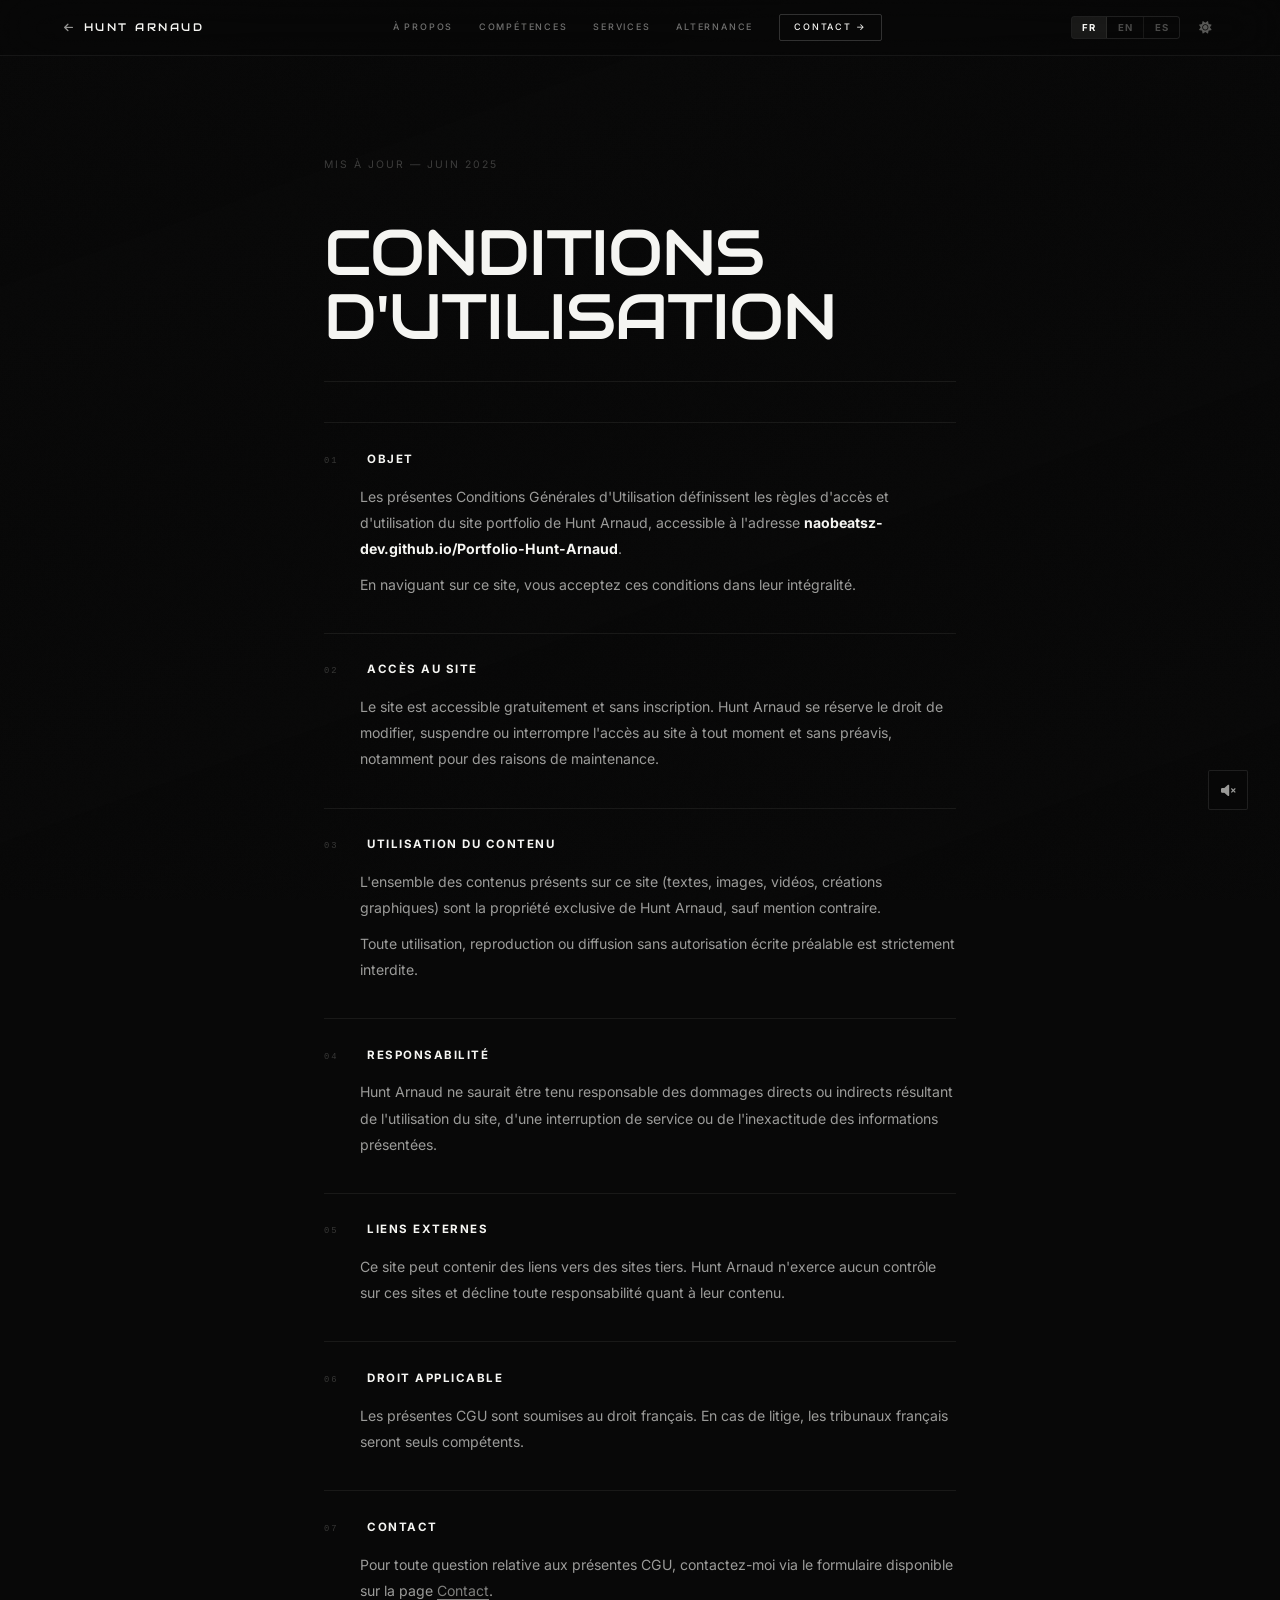
==== cgu.html @ 7763913c "Portfolio Hunt Arnaud — version finale Co-Authored-By: Claude Sonnet 4.6 <noreply@anthropic.com>" ====
<!DOCTYPE html>
<html lang="fr">
<head>
  <meta charset="UTF-8">
  <meta name="viewport" content="width=device-width, initial-scale=1.0">
  <title>CGU — Hunt Arnaud</title>
  <meta name="description" content="Conditions Générales d'Utilisation du portfolio de Hunt Arnaud, designer graphique.">
  <meta name="author" content="Hunt Arnaud">
  <meta name="theme-color" content="#080808">
  <link rel="canonical" href="https://naobeatsz-dev.github.io/Portfolio-Hunt-Arnaud/cgu.html">
  <meta property="og:type" content="website">
  <meta property="og:title" content="CGU — Hunt Arnaud">
  <meta property="og:url" content="https://naobeatsz-dev.github.io/Portfolio-Hunt-Arnaud/cgu.html">
  <meta name="robots" content="noindex, follow">
  <link rel="icon" href="favicon.svg" type="image/svg+xml">
  <link rel="manifest" href="manifest.json">
  <link rel="preconnect" href="https://fonts.googleapis.com">
  <link rel="preconnect" href="https://fonts.gstatic.com" crossorigin>
  <link rel="dns-prefetch" href="https://cdnjs.cloudflare.com">
  <link rel="stylesheet" href="https://cdnjs.cloudflare.com/ajax/libs/font-awesome/6.0.0-beta3/css/all.min.css">
  <link href="https://fonts.googleapis.com/css2?family=Audiowide&family=Inter:wght@300;400;500;600;700&display=swap" rel="stylesheet">
  <link rel="stylesheet" href="CSS/portfolio.css">
  <script src="Java/Java.js?v=14" defer></script>
</head>
<body>

  <div class="grain" aria-hidden="true"></div>

  <div id="video-bg-wrap" aria-hidden="true">
    <video id="video-bg" autoplay muted loop playsinline preload="auto"></video>
    <script>
      (function(){
        // ⬇️ REMPLACE LES CHEMINS CI-DESSOUS PAR TES VRAIS FICHIERS VIDÉO
        // v[0] = vidéo fond mode sombre  (ex: 'Image/ma-video-sombre.mp4')
        // v[1] = vidéo fond mode clair   (ex: 'Image/ma-video-claire.mp4')
        var v=[
          'CHEMIN_VIDEO_SOMBRE',   // ← mode sombre
          'CHEMIN_VIDEO_CLAIRE'    // ← mode clair
        ];
        var el=document.getElementById('video-bg');
        var s=document.createElement('source');
        s.type='video/mp4';
        s.src=localStorage.getItem('portfolio-theme')==='light'?v[1]:v[0|(Math.random()*v.length)];
        el.appendChild(s);
      })();
    </script>
    <div id="video-overlay"></div>
  </div>

  <!-- NAV -->
  <nav id="nav" role="navigation" aria-label="Navigation principale">
    <a href="index.html" class="nav-logo" aria-label="Retour au portfolio">
      <i class="fas fa-arrow-left" style="margin-right:.5rem;font-size:.65rem;opacity:.6;"></i>Hunt Arnaud
    </a>
    <div class="nav-links" id="nav-links">
      <a href="index.html#about">À Propos</a>
      <a href="index.html#skills">Compétences</a>
      <a href="index.html#services">Services</a>
      <a href="index.html#alternance">Alternance</a>
      <a href="index.html#contact" class="nav-cta">Contact →</a>
    </div>
    <div id="lang-switcher" role="group" aria-label="Sélection de langue">
      <button class="lang-btn lang-btn--active" data-lang="fr" aria-pressed="true">FR</button>
      <button class="lang-btn" data-lang="en" aria-pressed="false">EN</button>
      <button class="lang-btn" data-lang="es" aria-pressed="false">ES</button>
    </div>
    <button id="theme-toggle" aria-label="Basculer le thème"><i class="fas fa-sun"></i></button>
    <button id="nav-burger" class="nav-burger" aria-label="Menu" aria-expanded="false" aria-controls="nav-links">
      <span></span><span></span><span></span>
    </button>
  </nav>

  <!-- MAIN -->
  <main class="legal-page">
    <div class="legal-wrap">

      <!-- FRANÇAIS -->
      <div class="lang-block visible" id="block-fr">
        <span class="legal-updated">Mis à jour — Juin 2025</span>
        <h1 class="legal-h1">Conditions<br>d'Utilisation</h1>
        <div class="legal-body">
          <div class="legal-item">
            <div class="legal-item-head">
              <span class="legal-item-num">01</span>
              <span class="legal-item-title">Objet</span>
            </div>
            <p>Les présentes Conditions Générales d'Utilisation définissent les règles d'accès et d'utilisation du site portfolio de Hunt Arnaud, accessible à l'adresse <strong>naobeatsz-dev.github.io/Portfolio-Hunt-Arnaud</strong>.</p>
            <p>En naviguant sur ce site, vous acceptez ces conditions dans leur intégralité.</p>
          </div>
          <div class="legal-item">
            <div class="legal-item-head">
              <span class="legal-item-num">02</span>
              <span class="legal-item-title">Accès au site</span>
            </div>
            <p>Le site est accessible gratuitement et sans inscription. Hunt Arnaud se réserve le droit de modifier, suspendre ou interrompre l'accès au site à tout moment et sans préavis, notamment pour des raisons de maintenance.</p>
          </div>
          <div class="legal-item">
            <div class="legal-item-head">
              <span class="legal-item-num">03</span>
              <span class="legal-item-title">Utilisation du contenu</span>
            </div>
            <p>L'ensemble des contenus présents sur ce site (textes, images, vidéos, créations graphiques) sont la propriété exclusive de Hunt Arnaud, sauf mention contraire.</p>
            <p>Toute utilisation, reproduction ou diffusion sans autorisation écrite préalable est strictement interdite.</p>
          </div>
          <div class="legal-item">
            <div class="legal-item-head">
              <span class="legal-item-num">04</span>
              <span class="legal-item-title">Responsabilité</span>
            </div>
            <p>Hunt Arnaud ne saurait être tenu responsable des dommages directs ou indirects résultant de l'utilisation du site, d'une interruption de service ou de l'inexactitude des informations présentées.</p>
          </div>
          <div class="legal-item">
            <div class="legal-item-head">
              <span class="legal-item-num">05</span>
              <span class="legal-item-title">Liens externes</span>
            </div>
            <p>Ce site peut contenir des liens vers des sites tiers. Hunt Arnaud n'exerce aucun contrôle sur ces sites et décline toute responsabilité quant à leur contenu.</p>
          </div>
          <div class="legal-item">
            <div class="legal-item-head">
              <span class="legal-item-num">06</span>
              <span class="legal-item-title">Droit applicable</span>
            </div>
            <p>Les présentes CGU sont soumises au droit français. En cas de litige, les tribunaux français seront seuls compétents.</p>
          </div>
          <div class="legal-item">
            <div class="legal-item-head">
              <span class="legal-item-num">07</span>
              <span class="legal-item-title">Contact</span>
            </div>
            <p>Pour toute question relative aux présentes CGU, contactez-moi via le formulaire disponible sur la page <a href="index.html#contact">Contact</a>.</p>
          </div>
        </div>
      </div>

      <!-- ENGLISH -->
      <div class="lang-block" id="block-en">
        <span class="legal-updated">Updated — June 2025</span>
        <h1 class="legal-h1">Terms<br>of Use</h1>
        <div class="legal-body">
          <div class="legal-item">
            <div class="legal-item-head">
              <span class="legal-item-num">01</span>
              <span class="legal-item-title">Purpose</span>
            </div>
            <p>These Terms of Use define the rules for accessing and using Hunt Arnaud's portfolio website, accessible at <strong>naobeatsz-dev.github.io/Portfolio-Hunt-Arnaud</strong>.</p>
            <p>By browsing this site, you agree to these terms in their entirety.</p>
          </div>
          <div class="legal-item">
            <div class="legal-item-head">
              <span class="legal-item-num">02</span>
              <span class="legal-item-title">Access to the site</span>
            </div>
            <p>The site is freely accessible without registration. Hunt Arnaud reserves the right to modify, suspend or interrupt access to the site at any time and without notice, particularly for maintenance reasons.</p>
          </div>
          <div class="legal-item">
            <div class="legal-item-head">
              <span class="legal-item-num">03</span>
              <span class="legal-item-title">Use of content</span>
            </div>
            <p>All content on this site (texts, images, videos, graphic creations) is the exclusive property of Hunt Arnaud, unless otherwise stated.</p>
            <p>Any use, reproduction or distribution without prior written authorisation is strictly prohibited.</p>
          </div>
          <div class="legal-item">
            <div class="legal-item-head">
              <span class="legal-item-num">04</span>
              <span class="legal-item-title">Liability</span>
            </div>
            <p>Hunt Arnaud cannot be held liable for direct or indirect damages resulting from the use of the site, a service interruption or inaccuracy of the information presented.</p>
          </div>
          <div class="legal-item">
            <div class="legal-item-head">
              <span class="legal-item-num">05</span>
              <span class="legal-item-title">External links</span>
            </div>
            <p>This site may contain links to third-party websites. Hunt Arnaud has no control over these sites and accepts no responsibility for their content.</p>
          </div>
          <div class="legal-item">
            <div class="legal-item-head">
              <span class="legal-item-num">06</span>
              <span class="legal-item-title">Applicable law</span>
            </div>
            <p>These Terms of Use are governed by French law. In the event of a dispute, French courts shall have sole jurisdiction.</p>
          </div>
          <div class="legal-item">
            <div class="legal-item-head">
              <span class="legal-item-num">07</span>
              <span class="legal-item-title">Contact</span>
            </div>
            <p>For any questions regarding these Terms, contact me via the form on the <a href="index.html#contact">Contact</a> page.</p>
          </div>
        </div>
      </div>

      <!-- ESPAÑOL -->
      <div class="lang-block" id="block-es">
        <span class="legal-updated">Actualizado — Junio 2025</span>
        <h1 class="legal-h1">Condiciones<br>de Uso</h1>
        <div class="legal-body">
          <div class="legal-item">
            <div class="legal-item-head">
              <span class="legal-item-num">01</span>
              <span class="legal-item-title">Objeto</span>
            </div>
            <p>Las presentes Condiciones de Uso definen las normas de acceso y uso del sitio portfolio de Hunt Arnaud, accesible en <strong>naobeatsz-dev.github.io/Portfolio-Hunt-Arnaud</strong>.</p>
            <p>Al navegar por este sitio, usted acepta estas condiciones en su totalidad.</p>
          </div>
          <div class="legal-item">
            <div class="legal-item-head">
              <span class="legal-item-num">02</span>
              <span class="legal-item-title">Acceso al sitio</span>
            </div>
            <p>El sitio es de acceso gratuito y sin registro. Hunt Arnaud se reserva el derecho de modificar, suspender o interrumpir el acceso al sitio en cualquier momento y sin previo aviso, especialmente por razones de mantenimiento.</p>
          </div>
          <div class="legal-item">
            <div class="legal-item-head">
              <span class="legal-item-num">03</span>
              <span class="legal-item-title">Uso del contenido</span>
            </div>
            <p>Todo el contenido de este sitio (textos, imágenes, vídeos, creaciones gráficas) es propiedad exclusiva de Hunt Arnaud, salvo indicación contraria.</p>
            <p>Cualquier uso, reproducción o difusión sin autorización previa y por escrito está estrictamente prohibido.</p>
          </div>
          <div class="legal-item">
            <div class="legal-item-head">
              <span class="legal-item-num">04</span>
              <span class="legal-item-title">Responsabilidad</span>
            </div>
            <p>Hunt Arnaud no podrá ser considerado responsable de los daños directos o indirectos derivados del uso del sitio, una interrupción del servicio o la inexactitud de la información presentada.</p>
          </div>
          <div class="legal-item">
            <div class="legal-item-head">
              <span class="legal-item-num">05</span>
              <span class="legal-item-title">Enlaces externos</span>
            </div>
            <p>Este sitio puede contener enlaces a sitios de terceros. Hunt Arnaud no ejerce ningún control sobre estos sitios y declina toda responsabilidad respecto a su contenido.</p>
          </div>
          <div class="legal-item">
            <div class="legal-item-head">
              <span class="legal-item-num">06</span>
              <span class="legal-item-title">Legislación aplicable</span>
            </div>
            <p>Las presentes Condiciones de Uso están sujetas a la legislación francesa. En caso de litigio, los tribunales franceses serán los únicos competentes.</p>
          </div>
          <div class="legal-item">
            <div class="legal-item-head">
              <span class="legal-item-num">07</span>
              <span class="legal-item-title">Contacto</span>
            </div>
            <p>Para cualquier pregunta relativa a estas Condiciones, contácteme a través del formulario de la página <a href="index.html#contact">Contacto</a>.</p>
          </div>
        </div>
      </div>

    </div><!-- /.legal-wrap -->
  </main>

  <script>
    function switchLegalLang(lang) {
      document.querySelectorAll('.lang-block').forEach(function(b) { b.classList.remove('visible'); });
      var b = document.getElementById('block-' + lang);
      if (b) b.classList.add('visible');
      document.querySelectorAll('#lang-switcher .lang-btn').forEach(function(btn) {
        var active = btn.dataset.lang === lang;
        btn.classList.toggle('lang-btn--active', active);
        btn.setAttribute('aria-pressed', active ? 'true' : 'false');
      });
      document.documentElement.lang = lang;
      localStorage.setItem('portfolio-lang', lang);
    }
    document.querySelectorAll('#lang-switcher .lang-btn').forEach(function(btn) {
      btn.addEventListener('click', function() { switchLegalLang(btn.dataset.lang); });
    });
    switchLegalLang(localStorage.getItem('portfolio-lang') || 'fr');
  </script>

</body>
</html>
---- CSS/portfolio.css ----
/* ==========================================================================
   portfolio.css — CSS unique, remplace style.css + nav-premium.css +
   carousel-alternance.css + responsive-fixes.css
   Aucun conflit de spécificité, aucune règle morte.
   ========================================================================== */

/* ============================================================
   0. RESET
============================================================ */
*, *::before, *::after {
  margin: 0; padding: 0;
  box-sizing: border-box;
}

/* ============================================================
   1. VARIABLES
============================================================ */
:root {
  /* Couleurs */
  --bg:        #080808;
  --bg2:       #0e0e0e;
  --text:      #f5f5f2;
  --muted:     rgba(245,245,242,0.62);
  --subtle:    rgba(245,245,242,0.07);
  --line:      rgba(245,245,242,0.07);

  /* Typographie */
  --font:      'Inter', system-ui, -apple-system, sans-serif;
  --font-title:'Audiowide', cursive;

  /* Mise en page */
  --max:       1100px;
  --pad:       clamp(1.4rem, 5vw, 4rem);

  /* Scrollbar */
  scrollbar-color: rgba(245,245,242,0.18) transparent;
  scrollbar-width: thin;
}

/* ============================================================
   2. BASE
============================================================ */
html {
  scroll-behavior: smooth;
  -webkit-font-smoothing: antialiased;
  -moz-osx-font-smoothing: grayscale;
  text-rendering: optimizeLegibility;
  overflow-x: hidden;
}

body {
  font-family: var(--font);
  background: var(--bg);
  color: var(--text);
  line-height: 1.6;
  overflow-x: hidden;
  /* Pas de cursor:none — le curseur natif reste visible */
}

a  { color: inherit; text-decoration: none; }
img { display: block; max-width: 100%; }
button { font-family: var(--font); }

/* Scrollbar webkit */
::-webkit-scrollbar { width: 6px; }
::-webkit-scrollbar-track { background: transparent; }
::-webkit-scrollbar-thumb {
  background: rgba(245,245,242,0.18);
  border-radius: 3px;
}
::-webkit-scrollbar-thumb:hover { background: rgba(245,245,242,0.35); }

/* Focus visible (accessibilité) */
:focus-visible {
  outline: 2px solid rgba(245,245,242,0.85);
  outline-offset: 3px;
  border-radius: 2px;
  box-shadow: 0 0 0 4px rgba(245,245,242,0.12);
}
body.light-mode :focus-visible {
  outline-color: rgba(17,17,16,0.85);
  box-shadow: 0 0 0 4px rgba(17,17,16,0.1);
}

.sr-only {
  position: absolute; width: 1px; height: 1px;
  padding: 0; margin: -1px; overflow: hidden;
  clip: rect(0,0,0,0); white-space: nowrap; border: 0;
}

/* Skip link */
.skip-link {
  position: absolute; top: -100%; left: 1rem; z-index: 99999;
  background: var(--bg); color: var(--text);
  padding: .6rem 1.2rem; border: 2px solid var(--text);
  border-radius: 3px; font-size: .85rem; font-weight: 600;
  text-decoration: none; transition: top .15s;
}
.skip-link:focus { top: 1rem; }

/* Hidden (JS toggle) */
.hidden { display: none !important; }

/* ============================================================
   2b. LOADER
============================================================ */
#loader {
  position: fixed; inset: 0;
  z-index: 99999;
  background: #080808;
  display: flex; flex-direction: column;
  align-items: center; justify-content: center;
  gap: 2rem;
  pointer-events: all;
  will-change: transform;
}

#loader.loader-exit {
  transform: translateY(-100%);
  transition: transform .85s cubic-bezier(.76, 0, .24, 1);
  pointer-events: none;
}

.loader-count {
  font-family: var(--font-title);
  font-size: clamp(4.5rem, 14vw, 9rem);
  font-weight: 400;
  color: rgba(245,245,242,.9);
  letter-spacing: -4px;
  line-height: 1;
  transition: opacity .3s ease;
  user-select: none;
}

#loader.loader-exit .loader-count { opacity: 0; }

.loader-line {
  display: block;
  width: 80px; height: 1px;
  background: rgba(245,245,242,.12);
  position: relative; overflow: hidden;
}
.loader-line::after {
  content: '';
  position: absolute; inset: 0;
  background: rgba(245,245,242,.6);
  transform: scaleX(0); transform-origin: left;
  animation: loaderLine 1.5s cubic-bezier(.4, 0, .2, 1) forwards;
}
@keyframes loaderLine {
  0%  { transform: scaleX(0); }
  60% { transform: scaleX(.75); }
  100%{ transform: scaleX(1); }
}

/* ============================================================
   3. GRAIN OVERLAY
============================================================ */
.grain {
  position: fixed; inset: 0; z-index: 200;
  pointer-events: none;
  background-image: url("data:image/svg+xml,%3Csvg viewBox='0 0 200 200' xmlns='http://www.w3.org/2000/svg'%3E%3Cfilter id='n'%3E%3CfeTurbulence type='fractalNoise' baseFrequency='0.85' numOctaves='4' stitchTiles='stitch'/%3E%3C/filter%3E%3Crect width='100%25' height='100%25' filter='url(%23n)' opacity='0.05'/%3E%3C/svg%3E");
  background-size: 200px 200px;
  opacity: 0.28;
  mix-blend-mode: overlay;
}

/* ============================================================
   4. VIDÉO DE FOND
============================================================ */
#video-bg-wrap {
  position: fixed; inset: 0; z-index: 0;
  pointer-events: none; overflow: hidden;
}

#video-bg {
  width: 100%; height: 100%;
  object-fit: cover;
  opacity: 0;
  transition: opacity 2s ease;
  will-change: transform;
  pointer-events: none;
}
/* Supprime l'overlay natif "Play video" du navigateur */
#video-bg::-webkit-media-controls,
#video-bg::-webkit-media-controls-overlay-play-button,
#video-bg::-webkit-media-controls-start-playback-button,
#video-bg::-webkit-media-controls-panel { display: none !important; }

#video-bg.loaded { opacity: 0.22; }

#video-overlay {
  position: absolute; inset: 0;
  background: linear-gradient(
    160deg,
    rgba(8,8,8,0.75) 0%,
    rgba(8,8,8,0.52) 40%,
    rgba(8,8,8,0.82) 100%
  );
}

/* ============================================================
   5. NAVIGATION
============================================================ */
#nav {
  position: fixed; top: 0; left: 0; right: 0;
  z-index: 1000;
  display: flex; align-items: center; gap: .9rem;
  padding: .85rem var(--pad);
  border-bottom: 1px solid rgba(245,245,242,0.06);
  background: rgba(8,8,8,0.45);
  backdrop-filter: blur(28px) saturate(180%);
  -webkit-backdrop-filter: blur(28px) saturate(180%);
}
.nav-logo {
  font-family: var(--font-title);
  font-size: 0.68rem; font-weight: 400;
  letter-spacing: 2.5px; text-transform: uppercase;
  color: var(--text);
  margin-right: auto;
  white-space: nowrap;
}

.nav-links {
  display: flex; gap: 1.6rem; align-items: center;
  justify-content: center;
  list-style: none;
  flex: 1;
}

.nav-links a {
  font-size: 0.56rem; font-weight: 500;
  letter-spacing: 1.8px; text-transform: uppercase;
  color: rgba(245,245,242,.45); transition: color .2s;
  white-space: nowrap;
  position: relative;
}
.nav-links a:hover { color: var(--text); }
.nav-links a::after {
  content: '';
  position: absolute; bottom: -2px; left: 0; right: 100%;
  height: 1px;
  background: var(--text);
  transition: right .3s ease;
}
.nav-links a:hover::after { right: 0; }

.nav-cta {
  border: 1px solid rgba(245,245,242,0.18);
  padding: .35rem .9rem; border-radius: 2px;
  color: var(--text) !important;
  font-size: 0.56rem !important;
  transition: background .2s, border-color .2s !important;
}
.nav-cta::after { display: none !important; }
.nav-cta:hover {
  background: rgba(245,245,242,0.07) !important;
  border-color: rgba(245,245,242,0.35) !important;
}

/* Burger mobile */
#nav-burger {
  display: none; flex-direction: column;
  gap: 5px; background: none; border: none;
  cursor: pointer; padding: 4px;
}
#nav-burger span {
  display: block; width: 22px; height: 1.5px;
  background: var(--text); border-radius: 2px;
  transition: transform .3s, opacity .3s;
}

/* Menu mobile ouvert */
#nav.nav-mobile-open .nav-links {
  display: flex !important;
  flex-direction: column;
  position: fixed; top: 52px; left: 0; right: 0;
  background: rgba(6,6,6,0.98);
  padding: 2rem var(--pad) 2.5rem; gap: 1.2rem;
  border-bottom: 1px solid var(--line);
  backdrop-filter: blur(24px);
  -webkit-backdrop-filter: blur(24px);
  z-index: 999;
  animation: navSlideIn .25s ease both;
}
@keyframes navSlideIn {
  from { opacity: 0; transform: translateY(-8px); }
  to   { opacity: 1; transform: translateY(0); }
}
#nav.nav-mobile-open .nav-links a {
  font-size: .9rem; letter-spacing: 2px;
}
/* Burger → X */
#nav.nav-mobile-open #nav-burger span:nth-child(1) {
  transform: translateY(6.5px) rotate(45deg);
}
#nav.nav-mobile-open #nav-burger span:nth-child(2) {
  opacity: 0; transform: scaleX(0);
}
#nav.nav-mobile-open #nav-burger span:nth-child(3) {
  transform: translateY(-6.5px) rotate(-45deg);
}

/* Theme toggle */
#theme-toggle {
  background: none; border: none;
  color: rgba(245,245,242,.35); font-size: .78rem;
  cursor: pointer; padding: .3rem;
  transition: color .2s;
  flex-shrink: 0;
}
#theme-toggle:hover { color: var(--text); }

/* ============================================================
   6. LAYOUT
============================================================ */
.wrap {
  max-width: var(--max); margin: 0 auto;
  padding: 0 var(--pad);
}

.p-section {
  padding: clamp(2.5rem, 5.5vw, 5rem) var(--pad);
  max-width: var(--max); margin: 0 auto;
}

/* Fond semi-transparent sections (vidéo transparaît) */
.section-bg {
  background: rgba(8,8,8,0.62);
  backdrop-filter: blur(12px) saturate(140%);
  -webkit-backdrop-filter: blur(12px) saturate(140%);
  border-top: 1px solid rgba(245,245,242,0.06);
  position: relative; z-index: 10;
}

/* Ligne décorative après label */
.section-label {
  display: block;
  font-size: 0.6rem; font-weight: 700;
  letter-spacing: 3.5px; text-transform: uppercase;
  color: var(--muted); margin-bottom: 1rem;
}

.section-line {
  display: block; width: 36px; height: 1px;
  background: rgba(245,245,242,0.22);
  margin-bottom: 3rem;
}

/* Titre de section — Audiowide */
.section-title {
  font-family: var(--font-title);
  font-size: clamp(2rem, 5vw, 3.6rem);
  font-weight: 400; letter-spacing: -0.3px;
  text-transform: uppercase; line-height: 1.0;
  color: var(--text); margin-bottom: .5rem;
  text-shadow: none;
}

/* hr séparateur */
hr.sep {
  border: none; border-top: 1px solid var(--line); margin: 0;
  position: relative; z-index: 10;
}

/* ============================================================
   7. HERO
============================================================ */
#hero {
  position: relative; z-index: 10;
  min-height: 100svh;
  display: flex; flex-direction: column;
  justify-content: flex-end;
  padding: 80px var(--pad) clamp(3.5rem, 9vh, 6rem);
  max-width: var(--max); margin: 0 auto;
}

.hero-eyebrow {
  font-family: 'Courier New', monospace;
  font-size: 0.65rem; letter-spacing: 3px;
  text-transform: uppercase; color: var(--muted);
  margin-bottom: 1.8rem;
}

.hero-title {
  font-family: var(--font-title);
  font-size: clamp(3.2rem, 9.5vw, 8.5rem);
  font-weight: 400; line-height: 0.95;
  letter-spacing: -1px; text-transform: uppercase;
  color: var(--text); margin-bottom: 2.5rem;
  text-shadow: none;
}

.hero-divider {
  display: block; width: 100%; height: 1px;
  background: var(--line); margin-bottom: 2.2rem;
  transform-origin: left;
  animation: lineIn 1.2s .4s ease both;
}
@keyframes lineIn { from { transform: scaleX(0); } to { transform: scaleX(1); } }

.hero-row {
  display: flex; align-items: flex-end;
  justify-content: space-between;
  gap: 2rem; flex-wrap: wrap;
}

.hero-desc {
  font-size: 0.88rem; color: var(--muted);
  max-width: 320px; line-height: 1.8;
}
.hero-rotate-word {
  display: inline-block;
  color: var(--text);
  font-weight: 600;
  border-bottom: 1px solid rgba(245,245,242,.25);
  transition: opacity .4s, transform .4s;
}
.hero-rotate-word.fade-out {
  opacity: 0;
  transform: translateY(-8px);
}
.hero-rotate-word.fade-in {
  opacity: 0;
  transform: translateY(8px);
}
body.light-mode .hero-rotate-word {
  color: #f5f5f2;
  border-bottom-color: rgba(245,245,242,.3);
}

.hero-actions {
  display: flex; gap: .75rem; flex-wrap: wrap;
}

/* Scroll indicator */
.hero-scroll {
  position: absolute; bottom: 2.5rem; right: var(--pad);
  display: flex; flex-direction: column;
  align-items: center; gap: .4rem;
  font-size: 0.52rem; font-weight: 700;
  letter-spacing: 3px; text-transform: uppercase;
  color: rgba(245,245,242,.18);
  animation: fadeUp 1s 1.4s ease both;
}
.hero-scroll-line {
  width: 1px; height: 48px;
  background: linear-gradient(to bottom, rgba(245,245,242,.2), transparent);
  animation: scrollLine 2.2s ease-in-out infinite;
}
@keyframes scrollLine {
  0%   { transform: scaleY(0); transform-origin: top; }
  50%  { transform: scaleY(1); transform-origin: top; }
  51%  { transform-origin: bottom; }
  100% { transform: scaleY(0); transform-origin: bottom; }
}
@keyframes fadeUp {
  from { opacity:0; transform:translateY(8px); }
  to   { opacity:1; transform:translateY(0); }
}

/* ============================================================
   8. BOUTONS
============================================================ */
.btn-primary {
  display: inline-flex; align-items: center; gap: .5rem;
  background: var(--text); color: var(--bg);
  font-family: var(--font); font-size: 0.7rem;
  font-weight: 700; letter-spacing: 1.5px;
  text-transform: uppercase;
  padding: .75rem 1.5rem;
  border: none; border-radius: 2px;
  cursor: pointer; transition: opacity .2s;
}
.btn-primary:hover { opacity: .85; }

.btn-ghost {
  display: inline-flex; align-items: center; gap: .5rem;
  background: transparent; color: var(--muted);
  font-family: var(--font); font-size: 0.7rem;
  font-weight: 600; letter-spacing: 1.5px;
  text-transform: uppercase;
  padding: .75rem 1.5rem;
  border: 1px solid rgba(245,245,242,0.14);
  border-radius: 2px; cursor: pointer;
  transition: color .2s, border-color .2s;
}
.btn-ghost:hover { color: var(--text); border-color: rgba(245,245,242,.3); }

/* ============================================================
   9. À PROPOS
============================================================ */
.about-grid {
  display: grid;
  grid-template-columns: 1fr 1.1fr;
  gap: clamp(2.5rem, 6vw, 5.5rem);
  align-items: start;
}

.about-img-wrap {
  overflow: hidden; border-radius: 2px;
  aspect-ratio: 3/4; position: relative;
}

.about-img {
  width: 100%; height: 110%;
  object-fit: cover; object-position: top center;
  filter: grayscale(12%) contrast(106%);
  will-change: transform;
  transition: filter .5s ease;
}
.about-img-wrap:hover .about-img { filter: grayscale(0%) contrast(106%); }

.about-right { padding-top: .5rem; }
.about-right h2 { margin-bottom: 1.2rem; }

.about-right p {
  font-size: 0.9rem; color: var(--muted);
  line-height: 1.8; margin-bottom: 1rem;
}
.about-right p:last-of-type { margin-bottom: 2rem; }

.about-actions { display: flex; gap: .75rem; flex-wrap: wrap; }

/* ============================================================
   10. ALTERNANCE
============================================================ */
.alt-table {
  width: 100%; border-collapse: collapse;
  margin-bottom: 3rem;
}
.alt-table tr {
  border-top: 1px solid var(--line);
  transition: background .15s;
}
.alt-table tr:last-child { border-bottom: 1px solid var(--line); }
.alt-table tr:hover { background: rgba(245,245,242,.02); }
.alt-table td {
  padding: 1.1rem 0; font-size: 0.88rem;
  vertical-align: middle;
}
.alt-co { font-weight: 600; color: var(--text); width: 40%; }
.alt-role { color: var(--muted); width: 40%; }
.alt-date {
  color: rgba(245,245,242,.2); text-align: right;
  font-size: 0.68rem; letter-spacing: 1px; text-transform: uppercase;
}

/* Grille cartes alternance */
.alt-carousel-simple {
  display: grid;
  grid-template-columns: repeat(auto-fit, minmax(260px, 1fr));
  gap: 1px;
  border: 1px solid var(--line);
  border-radius: 2px; overflow: hidden;
  margin-bottom: 2rem;
}

.alt-card {
  background: rgba(10,10,10,0.65);
  backdrop-filter: blur(20px) saturate(160%);
  -webkit-backdrop-filter: blur(20px) saturate(160%);
  border: 1px solid rgba(245,245,242,0.08);
  display: flex; flex-direction: column;
  overflow: hidden;
  transition: background .25s, border-color .25s;
}
.alt-card:hover {
  background: rgba(22,22,22,0.82);
  border-color: rgba(245,245,242,0.14);
}

/* Image en haut de carte */
.alt-card-img.no-img { display: none; }
.alt-card-img {
  aspect-ratio: 16/9;
  overflow: hidden;
  background: rgba(245,245,242,.04);
  flex-shrink: 0;
}
.alt-card-img img {
  width: 100%; height: 100%;
  object-fit: cover; display: block;
  transition: transform .45s ease;
}
.alt-card:hover .alt-card-img img { transform: scale(1.05); }

/* Contenu texte */
.alt-card-body {
  padding: 1.6rem;
  flex: 1; display: flex; flex-direction: column;
}

/* Boutons bas de section */
.alt-actions {
  display: flex; gap: 1rem;
  flex-wrap: wrap; margin-top: 2rem;
  align-items: center;
}

.alt-card-tag {
  display: block;
  font-size: 0.58rem; font-weight: 700;
  letter-spacing: 2.5px; text-transform: uppercase;
  color: var(--muted); margin-bottom: 1rem;
}

.alt-card-title {
  font-size: 1.05rem; font-weight: 600;
  letter-spacing: -.2px; margin-bottom: .4rem;
  color: var(--text);
}
.alt-card-company {
  font-size: 0.7rem; color: var(--muted);
  letter-spacing: .5px; margin-bottom: .9rem;
}
.alt-card-desc {
  font-size: 0.8rem; color: var(--muted);
  line-height: 1.7; margin-bottom: 1.1rem;
}
.alt-card-skills {
  display: flex; flex-wrap: wrap; gap: .35rem;
}
.alt-card-skills span {
  font-size: 0.58rem; font-weight: 600;
  letter-spacing: .5px; text-transform: uppercase;
  border: 1px solid var(--line);
  padding: 2px 7px; border-radius: 2px;
  color: rgba(245,245,242,.28);
}

/* ============================================================
   11. COMPÉTENCES — Carousel horizontal infini
============================================================ */

/* Wrapper : bleed hors du padding de section, fade edges */
.skills-reel-wrap {
  position: relative;
  margin-left: calc(-1 * var(--pad));
  margin-right: calc(-1 * var(--pad));
  overflow: hidden;
  margin-top: 2rem;
  padding: .5rem 0 1.5rem;
}
.skills-reel-wrap::before,
.skills-reel-wrap::after {
  content: '';
  position: absolute; top: 0; bottom: 0;
  width: clamp(60px, 8vw, 120px);
  z-index: 2; pointer-events: none;
}
.skills-reel-wrap::before {
  left: 0;
  background: linear-gradient(to right, rgba(8,8,8,.95), transparent);
}
.skills-reel-wrap::after {
  right: 0;
  background: linear-gradient(to left, rgba(8,8,8,.95), transparent);
}

/* Track */
.skills-reel {
  display: flex;
  gap: 16px;
  width: max-content;
  cursor: grab;
  padding: 1rem var(--pad);
  user-select: none;
}
.skills-reel.is-dragging { cursor: grabbing; }

/* Card */
.skill-card {
  flex-shrink: 0;
  width: clamp(260px, 36vw, 360px);
  height: 360px;
  background: rgba(10,10,10,0.7);
  backdrop-filter: blur(20px) saturate(160%);
  -webkit-backdrop-filter: blur(20px) saturate(160%);
  border: 1px solid rgba(245,245,242,.07);
  border-radius: 3px;
  padding: 2rem 1.8rem;
  position: relative;
  overflow: hidden;
  display: flex;
  flex-direction: column;
  justify-content: space-between;
  outline: none;
  transition: border-color .35s, transform .45s cubic-bezier(.16,1,.3,1);
}

/* Top accent sweep */
.skill-card::after {
  content: '';
  position: absolute; top: 0; left: 0; right: 100%;
  height: 1.5px;
  background: linear-gradient(90deg, rgba(245,245,242,.85), rgba(245,245,242,.1));
  transition: right .5s cubic-bezier(.16,1,.3,1);
  pointer-events: none;
}
.skill-card:hover {
  border-color: rgba(245,245,242,.18);
  transform: translateY(-6px);
}
.skill-card:hover::after { right: 0; }
.skill-card:focus-visible {
  outline: 2px solid rgba(245,245,242,.4);
  outline-offset: -2px;
}

/* Index label */
.skill-card-idx {
  display: block;
  font-family: 'Courier New', monospace;
  font-size: .55rem; letter-spacing: 2.5px;
  color: rgba(245,245,242,.22);
  margin-bottom: 1.2rem;
  position: relative; z-index: 1;
}

/* Title */
.skill-card-title {
  font-family: var(--font-title);
  font-size: clamp(1.3rem, 2.4vw, 2rem);
  font-weight: 400;
  text-transform: uppercase;
  letter-spacing: -1px;
  line-height: 1;
  color: var(--text);
  position: relative; z-index: 1;
  white-space: nowrap;
  overflow: hidden;
  transition: letter-spacing .4s cubic-bezier(.16,1,.3,1);
}
.skill-card:hover .skill-card-title { letter-spacing: 0; }

/* Tags */
.skill-card-tags {
  display: flex; flex-wrap: wrap; gap: .32rem;
  position: relative; z-index: 1;
  flex: 1; align-content: flex-end;
  padding-top: 1rem;
}
.skill-card-tags span {
  font-size: .54rem; font-weight: 600;
  letter-spacing: .5px; text-transform: uppercase;
  color: rgba(245,245,242,.55);
  border: 1px solid rgba(245,245,242,.14);
  padding: 2px 7px; border-radius: 2px;
}

/* Mini-liste projets dans la carte */
.skill-card-projects {
  list-style: none; padding: 0; margin: .9rem 0 0;
  display: flex; flex-direction: column; gap: .28rem;
  position: relative; z-index: 1;
}
.skill-card-projects li {
  font-size: .56rem; letter-spacing: .4px;
  color: rgba(245,245,242,.32);
  line-height: 1.4;
  padding-left: .9rem;
  position: relative;
  white-space: nowrap; overflow: hidden; text-overflow: ellipsis;
}
.skill-card-projects li::before {
  content: '—';
  position: absolute; left: 0;
  color: rgba(245,245,242,.14);
}

/* Footer */
.skill-card-foot {
  display: flex; align-items: center;
  justify-content: space-between;
  position: relative; z-index: 1;
  margin-top: 1.4rem;
  padding-top: 1rem;
  border-top: 1px solid rgba(245,245,242,.06);
}
.skill-card-count {
  font-size: .58rem; font-weight: 700;
  letter-spacing: 2px; text-transform: uppercase;
  color: var(--muted);
}
.skill-card-foot i {
  font-size: .8rem;
  color: rgba(245,245,242,.2);
  transition: transform .3s, color .3s;
}
.skill-card:hover .skill-card-foot i {
  transform: translateX(5px);
  color: var(--text);
}

/* Glassmorphism background image */
.skill-card-bg {
  position: absolute; inset: 0;
  background-size: cover; background-position: center;
  opacity: 0.12;
  filter: blur(4px) saturate(1.5);
  transform: scale(1.08);
  transition: opacity .55s ease, transform .55s ease;
  z-index: 0;
  pointer-events: none;
}
.skill-card:hover .skill-card-bg {
  opacity: 0.26;
  transform: scale(1.12);
}

/* Nav arrows */
.skills-reel-nav {
  display: flex; gap: .5rem;
  justify-content: flex-end;
  padding: .75rem var(--pad) 0;
}
.skills-reel-btn {
  width: 38px; height: 38px;
  background: rgba(245,245,242,.06);
  border: 1px solid rgba(245,245,242,.14);
  border-radius: 50%;
  color: rgba(245,245,242,.65);
  display: flex; align-items: center; justify-content: center;
  cursor: pointer; font-size: .7rem;
  transition: background .25s, color .25s, border-color .25s, transform .2s;
  flex-shrink: 0;
}
.skills-reel-btn:hover {
  background: rgba(245,245,242,.1);
  border-color: rgba(245,245,242,.2);
  color: var(--text);
  transform: scale(1.05);
}
.skills-reel-btn:active { transform: scale(.95); }

/* Giant decorative number */
.skill-card-num {
  position: absolute;
  bottom: -.8rem; right: .8rem;
  font-family: var(--font-title);
  font-size: clamp(7rem, 14vw, 12rem);
  font-weight: 400;
  letter-spacing: -8px;
  line-height: 1;
  color: rgba(245,245,242,.04);
  user-select: none; pointer-events: none;
  z-index: 1;
  transition: color .5s, transform .55s cubic-bezier(.34,1.56,.64,1);
}
.skill-card:hover .skill-card-num {
  color: rgba(245,245,242,.09);
  transform: translateY(-8px) scale(1.04);
}

/* ============================================================
   12. PROJETS UE
============================================================ */
.ue-projects-section {
  padding: clamp(4.5rem, 9vw, 8rem) var(--pad);
  max-width: var(--max); margin: 0 auto;
  position: relative; z-index: 10;
}

.ue-back {
  display: inline-flex; align-items: center; gap: .6rem;
  font-size: 0.68rem; font-weight: 600;
  letter-spacing: 1.5px; text-transform: uppercase;
  color: var(--muted); cursor: pointer;
  border: none; background: none; padding: 0;
  margin-bottom: 1.5rem; transition: color .2s;
}
.ue-back:hover { color: var(--text); }

/* Onglets navigation entre UE */
.ue-nav-tabs {
  display: flex; gap: .4rem;
  flex-wrap: wrap;
  margin-bottom: 2.5rem;
  padding-bottom: 1.2rem;
  border-bottom: 1px solid var(--line);
}
.ue-nav-tab {
  font-family: var(--font);
  font-size: .58rem; font-weight: 700;
  letter-spacing: 1.5px; text-transform: uppercase;
  color: rgba(245,245,242,.28);
  background: none;
  border: 1px solid rgba(245,245,242,.08);
  padding: .45rem .9rem;
  border-radius: 2px;
  cursor: pointer;
  transition: color .2s, border-color .2s, background .2s;
}
.ue-nav-tab:hover {
  color: rgba(245,245,242,.65);
  border-color: rgba(245,245,242,.18);
}
.ue-nav-tab.active {
  color: var(--text);
  background: rgba(245,245,242,.08);
  border-color: rgba(245,245,242,.22);
}
body.light-mode .ue-nav-tab {
  color: rgba(17,17,16,.3);
  border-color: rgba(17,17,16,.1);
}
body.light-mode .ue-nav-tab:hover {
  color: rgba(17,17,16,.6);
  border-color: rgba(17,17,16,.2);
}
body.light-mode .ue-nav-tab.active {
  color: #111110;
  background: rgba(17,17,16,.06);
  border-color: rgba(17,17,16,.2);
}

.ue-section-head { margin-bottom: 3rem; }
.ue-section-head h2 {
  font-family: var(--font-title);
  font-size: clamp(2rem, 5vw, 3.5rem);
  font-weight: 400; letter-spacing: -1px;
  text-transform: uppercase; margin-bottom: .5rem;
  color: var(--text); text-shadow: none;
}
.ue-section-head p { font-size: 0.85rem; color: var(--muted); }

/* Grille projets */
.proj-grid {
  display: grid;
  grid-template-columns: repeat(auto-fill, minmax(290px, 1fr));
  gap: 1px;
  border: 1px solid var(--line);
  border-radius: 2px; overflow: hidden;
}

.proj-card {
  background: rgba(10,10,10,0.62);
  backdrop-filter: blur(20px) saturate(160%);
  -webkit-backdrop-filter: blur(20px) saturate(160%);
  display: flex; flex-direction: column;
  position: relative; overflow: hidden;
  border-right: 1px solid rgba(245,245,242,0.05);
  border-bottom: 1px solid rgba(245,245,242,0.05);
  transition: background .25s;
}
.proj-card::before {
  content: '';
  position: absolute; inset: 0; pointer-events: none;
  background: linear-gradient(135deg, rgba(245,245,242,.04) 0%, transparent 60%);
  opacity: 0; transition: opacity .3s; z-index: 1;
}
.proj-card:hover { background: rgba(20,20,20,.96); }
.proj-card:hover::before { opacity: 1; }

.proj-img-wrap {
  aspect-ratio: 16/9; overflow: hidden;
  background: rgba(245,245,242,.03);
}
.proj-img-wrap img {
  width: 100%; height: 100%; object-fit: cover;
  filter: grayscale(25%) contrast(104%);
  transition: transform .5s ease, filter .4s ease;
}
.proj-card:hover .proj-img-wrap img {
  transform: scale(1.04); filter: grayscale(0%) contrast(106%);
}

.proj-img-placeholder {
  aspect-ratio: 16/9; background: rgba(245,245,242,.03);
  display: flex; align-items: center; justify-content: center;
  color: rgba(245,245,242,.12); font-size: 1.8rem;
}

.proj-body {
  padding: 1.4rem; flex: 1;
  display: flex; flex-direction: column;
  position: relative; z-index: 2;
}

.proj-title {
  font-size: .96rem; font-weight: 600;
  margin-bottom: .5rem; letter-spacing: -.2px;
  color: var(--text); text-shadow: none;
}
.proj-desc {
  font-size: .78rem; color: var(--muted);
  line-height: 1.7; flex: 1; margin-bottom: .9rem;
  text-shadow: none;
}

.proj-tags {
  display: flex; flex-wrap: wrap; gap: .32rem;
  margin-bottom: 1.1rem;
}
.proj-tags span {
  font-size: 0.56rem; font-weight: 600;
  letter-spacing: .5px; text-transform: uppercase;
  color: rgba(245,245,242,.55);
  border: 1px solid rgba(245,245,242,.12);
  padding: 2px 6px; border-radius: 2px;
}

.proj-link {
  display: inline-flex; align-items: center; gap: .45rem;
  font-size: 0.68rem; font-weight: 700;
  letter-spacing: 1px; text-transform: uppercase;
  color: var(--muted);
  border: 1px solid var(--line);
  padding: .5rem .9rem; border-radius: 2px;
  transition: color .2s, border-color .2s;
  align-self: flex-start;
}
.proj-link:hover { color: var(--text); border-color: rgba(245,245,242,.25); }
.proj-link.disabled {
  opacity: .3; cursor: not-allowed; pointer-events: none;
}

/* ============================================================
   13. SERVICES
============================================================ */
/* Services grid — 2×2 numbered cards */
.svc-grid {
  display: grid;
  grid-template-columns: repeat(2, 1fr);
  border: 1px solid rgba(245,245,242,.06);
  border-radius: 2px; overflow: hidden;
  margin-top: 3rem;
}

.svc-card {
  background: rgba(10,10,10,.55);
  backdrop-filter: blur(20px) saturate(140%);
  -webkit-backdrop-filter: blur(20px) saturate(140%);
  border-right: 1px solid rgba(245,245,242,.06);
  border-bottom: 1px solid rgba(245,245,242,.06);
  padding: clamp(1.8rem, 3.5vw, 2.8rem) clamp(1.5rem, 3vw, 2.4rem);
  display: flex; flex-direction: column;
  position: relative; overflow: hidden;
  transition: background .3s;
}
.svc-card::before {
  content: '';
  position: absolute; top: 0; left: 0; right: 100%;
  height: 1.5px;
  background: linear-gradient(90deg, rgba(245,245,242,.7), transparent);
  transition: right .5s cubic-bezier(.16,1,.3,1);
  pointer-events: none;
}
.svc-card:hover { background: rgba(18,18,18,.7); }
.svc-card:hover::before { right: 0; }

.svc-num {
  display: block;
  font-family: 'Courier New', monospace;
  font-size: .52rem; letter-spacing: 2.5px;
  color: rgba(245,245,242,.18);
  margin-bottom: 1.4rem;
}

.svc-card-title {
  font-family: var(--font-title);
  font-size: clamp(1.25rem, 2.5vw, 1.9rem);
  font-weight: 400; text-transform: uppercase;
  letter-spacing: -.5px; line-height: 1.05;
  color: var(--text);
  margin-bottom: .9rem;
}

.svc-card-desc {
  font-size: .8rem; line-height: 1.75;
  color: var(--muted);
  margin-bottom: 1.6rem;
}

.svc-card-list {
  list-style: none; padding: 0; margin: 0;
  display: flex; flex-direction: column; gap: .4rem;
  flex: 1;
}
.svc-card-list li {
  font-size: .65rem; font-weight: 600;
  letter-spacing: 1px; text-transform: uppercase;
  color: rgba(245,245,242,.3);
  padding-left: 1.1rem; position: relative;
}
.svc-card-list li::before {
  content: '—';
  position: absolute; left: 0;
  color: rgba(245,245,242,.15);
  font-weight: 400;
}

.svc-card-cta {
  display: inline-flex; align-items: center; gap: .5rem;
  font-size: .58rem; letter-spacing: 2px; text-transform: uppercase;
  color: rgba(245,245,242,.25);
  text-decoration: none;
  margin-top: 1.8rem;
  padding-top: 1.1rem;
  border-top: 1px solid rgba(245,245,242,.06);
  transition: color .25s;
  width: fit-content;
}
.svc-card-cta:hover { color: var(--text); }
.svc-card-cta i { font-size: .6rem; transition: transform .25s; }
.svc-card-cta:hover i { transform: translateX(4px); }

/* ============================================================
   14. CONTACT
============================================================ */
.contact-grid {
  display: grid;
  grid-template-columns: 1fr 1.4fr;
  gap: clamp(2rem, 5vw, 5rem);
  align-items: start;
}

.contact-left h2 {
  margin-bottom: 1.2rem;
  /* "TRAVAILLONS" est large en Audiowide — on scale avec la colonne (~1/2.4 du viewport) */
  font-size: clamp(1.8rem, 3.8vw, 3.2rem);
  overflow-wrap: break-word;
}
.contact-left p {
  font-size: .88rem; color: var(--muted);
  line-height: 1.8; margin-bottom: 2rem;
  text-shadow: none;
}

.contact-social { display: flex; gap: 1.2rem; flex-wrap: wrap; }
.contact-social a {
  font-size: 0.65rem; font-weight: 700;
  letter-spacing: 1.5px; text-transform: uppercase;
  color: var(--muted); transition: color .2s;
}
.contact-social a:hover { color: var(--text); }

/* Formulaire */
.form-field { margin-bottom: 1rem; }

.form-field input,
.form-field textarea {
  width: 100%;
  background: rgba(245,245,242,.04);
  border: 1px solid var(--line);
  border-radius: 2px;
  color: var(--text);
  font-family: var(--font);
  font-size: .88rem;
  padding: .85rem 1rem;
  outline: none;
  transition: border-color .2s, background .2s;
  -webkit-appearance: none;
}
.form-field input::placeholder,
.form-field textarea::placeholder { color: var(--muted); }
.form-field input:focus,
.form-field textarea:focus {
  border-color: rgba(245,245,242,.22);
  background: rgba(245,245,242,.06);
}
.form-field textarea { resize: vertical; min-height: 120px; }

#form-message {
  margin-top: .75rem; font-size: .78rem;
  color: rgba(245,245,242,.4);
}

/* ============================================================
   15. FOOTER
============================================================ */
footer {
  position: relative; z-index: 20;
  background: rgba(6,6,6,0.96);
  backdrop-filter: blur(24px) saturate(120%);
  -webkit-backdrop-filter: blur(24px) saturate(120%);
  border-top: 1px solid rgba(245,245,242,.06);
}

.footer-inner {
  max-width: var(--max); margin: 0 auto;
  padding: clamp(2.5rem,5vw,4rem) var(--pad) clamp(1.8rem,3vw,2.5rem);
  display: grid;
  grid-template-columns: 1.8fr 1fr 1fr 1fr;
  gap: 2rem 3rem;
  align-items: start;
}

/* Brand column */
.footer-brand {
  display: flex; flex-direction: column; gap: .55rem;
}
.footer-logo {
  font-family: var(--font-title);
  font-size: 1rem; text-transform: uppercase;
  letter-spacing: -.3px; color: var(--text);
}
.footer-tagline {
  font-size: .7rem; line-height: 1.65;
  color: var(--muted);
}
.footer-copy {
  display: block;
  font-size: .55rem; letter-spacing: 1.2px;
  text-transform: uppercase;
  color: rgba(245,245,242,.18);
  margin-top: 1.2rem;
  line-height: 1.7;
}

/* Nav columns */
.footer-col {
  display: flex; flex-direction: column; gap: .55rem;
}
.footer-col-label {
  display: block;
  font-size: .48rem; font-weight: 700;
  letter-spacing: 2.5px; text-transform: uppercase;
  color: rgba(245,245,242,.18);
  margin-bottom: .3rem;
  padding-bottom: .55rem;
  border-bottom: 1px solid rgba(245,245,242,.05);
}
.footer-col a {
  font-size: .63rem; letter-spacing: .8px;
  text-transform: uppercase; color: var(--muted);
  text-decoration: none; transition: color .2s;
  width: fit-content;
}
.footer-col a:hover { color: var(--text); }

/* ============================================================
   16. MODAL CV
============================================================ */
#cv-modal {
  position: fixed; inset: 0; z-index: 9000;
  display: none;
  background: rgba(0,0,0,.9);
  align-items: center; justify-content: center;
  opacity: 0; transition: opacity .3s;
}
#cv-modal.open { display: flex; opacity: 1; }

.cv-modal-box {
  background: rgba(12,12,12,0.72);
  backdrop-filter: blur(30px) saturate(180%);
  -webkit-backdrop-filter: blur(30px) saturate(180%);
  border: 1px solid rgba(245,245,242,0.1);
  border-radius: 4px;
  width: 90%; max-width: 700px;
  max-height: 90vh;
  display: flex; flex-direction: column;
  overflow: hidden;
}
.cv-modal-head {
  display: flex; justify-content: space-between;
  align-items: center; padding: 1.2rem 1.5rem;
  border-bottom: 1px solid var(--line);
}
.cv-modal-head h3 {
  font-size: 0.78rem; font-weight: 700;
  letter-spacing: 2px; text-transform: uppercase;
  font-family: var(--font); color: var(--text);
  text-shadow: none;
}
.cv-modal-close {
  background: none; border: none; color: var(--muted);
  cursor: pointer; font-size: 1.1rem; line-height: 1;
  padding: .2rem; transition: color .2s;
}
.cv-modal-close:hover { color: var(--text); }

.cv-modal-body {
  flex: 1; overflow: auto; padding: 2rem;
  display: flex; flex-direction: column;
  align-items: center; justify-content: center; gap: 1.2rem;
}
.cv-modal-body p {
  font-size: .82rem; color: var(--muted);
  text-align: center; text-shadow: none;
}
.cv-modal-foot {
  padding: 1rem 1.5rem; border-top: 1px solid var(--line);
  display: flex; gap: .75rem;
}

#cv-iframe {
  width: 100%; border: none;
  min-height: 50vh; display: none;
}
#cv-loading {
  display: none; color: var(--muted);
  font-size: .82rem; text-align: center;
}
#cv-loading i { display: block; margin-bottom: .5rem; font-size: 1.4rem; }

/* ============================================================
   17. SCROLL TO TOP
============================================================ */
#scroll-to-top {
  position: fixed; bottom: 2rem; right: 2rem;
  z-index: 900;
  width: 40px; height: 40px;
  background: rgba(8,8,8,0.55);
  backdrop-filter: blur(20px) saturate(160%);
  -webkit-backdrop-filter: blur(20px) saturate(160%);
  border: 1px solid rgba(245,245,242,0.1);
  border-radius: 2px;
  display: flex; align-items: center; justify-content: center;
  color: var(--muted); font-size: .82rem;
  cursor: pointer;
  opacity: 0; visibility: hidden;
  transition: opacity .3s, visibility .3s, color .2s;
}
#scroll-to-top.show { opacity: 1; visibility: visible; }
#scroll-to-top:hover { color: var(--text); }

/* ============================================================
   18. LANG SWITCHER
============================================================ */
#lang-switcher {
  display: flex; gap: 0;
  border: 1px solid rgba(245,245,242,0.1);
  border-radius: 3px; overflow: hidden;
  flex-shrink: 0;
}

.lang-btn {
  background: transparent; border: none;
  color: rgba(245,245,242,.28);
  font-family: var(--font);
  font-size: 0.6rem; font-weight: 700;
  letter-spacing: 1px; text-transform: uppercase;
  padding: .32rem .65rem; cursor: pointer;
  transition: color .2s, background .2s;
  border-right: 1px solid var(--line);
}
.lang-btn:last-child { border-right: none; }
.lang-btn:hover { color: rgba(245,245,242,.75); }
.lang-btn--active {
  color: var(--text) !important;
  background: rgba(245,245,242,.07) !important;
}

/* ============================================================
   19. PARALLAXE — classes utilitaires
============================================================ */
.parallax-target { will-change: transform; }

.about-img { will-change: transform; }

/* ============================================================
   19a. BLOB AMBIANT ORANGE
============================================================ */
#ambient-blob {
  position: fixed;
  top: 50%; left: 50%;
  width: 900px; height: 900px;
  border-radius: 50%;
  background: radial-gradient(
    circle at 50% 50%,
    rgba(255, 95, 20, 0.18) 0%,
    rgba(255, 120, 30, 0.09) 35%,
    transparent 70%
  );
  pointer-events: none;
  z-index: 1;
  opacity: 0;
  transform: translate(-50%, -50%) scale(0.7);
  transition: opacity 1.2s cubic-bezier(.4,0,.2,1),
              transform 1.4s cubic-bezier(.4,0,.2,1),
              top 1.6s cubic-bezier(.4,0,.2,1),
              left 1.6s cubic-bezier(.4,0,.2,1);
  will-change: opacity, transform;
  filter: blur(60px);
}
#ambient-blob.blob-visible {
  opacity: 1;
  transform: translate(-50%, -50%) scale(1);
}

/* ============================================================
   19b. PAGES LÉGALES
============================================================ */
.legal-page {
  position: relative; z-index: 10;
  padding-top: 80px;
  min-height: 100svh;
}
.legal-wrap {
  max-width: 760px;
  margin: 0 auto;
  padding: clamp(3rem,6vw,5rem) var(--pad) clamp(4rem,8vw,7rem);
}
.lang-block { display: none; }
.lang-block.visible { display: block; }

.legal-h1 {
  font-family: var(--font-title);
  font-size: clamp(2.2rem,6vw,4rem);
  font-weight: 400; text-transform: uppercase;
  letter-spacing: -1px; line-height: 1;
  color: var(--text);
  margin-bottom: 2.5rem;
  padding-bottom: 2rem;
  border-bottom: 1px solid var(--line);
}
.legal-updated {
  font-size: .65rem; letter-spacing: 2px; text-transform: uppercase;
  color: rgba(245,245,242,.22); display: block; margin-bottom: 3rem;
}
.legal-body { color: var(--muted); font-size: .88rem; line-height: 1.85; }
.legal-item {
  border-top: 1px solid var(--line);
  padding: 1.6rem 0;
}
.legal-item:last-child { border-bottom: 1px solid var(--line); }
.legal-item-head {
  display: flex; align-items: baseline; gap: 1.2rem;
  margin-bottom: .85rem;
}
.legal-item-num {
  font-family: 'Courier New', monospace;
  font-size: .55rem; letter-spacing: 2px;
  color: rgba(245,245,242,.2);
  min-width: 24px; flex-shrink: 0;
}
.legal-item-title {
  font-family: var(--font);
  font-size: .72rem; font-weight: 700;
  letter-spacing: 1.5px; text-transform: uppercase;
  color: var(--text);
}
.legal-item p { margin-bottom: .6rem; padding-left: 36px; }
.legal-item strong { color: var(--text); }
.legal-item a {
  color: rgba(245,245,242,.5);
  text-decoration: underline; text-underline-offset: 3px;
  transition: color .2s;
}
.legal-item a:hover { color: var(--text); }
.legal-item em {
  font-style: normal; font-size: .78rem;
  color: rgba(245,245,242,.25);
}

/* Pages légales — mode clair */
body.light-mode .legal-page {
  background: #f0ede7;
}
body.light-mode .legal-h1 {
  color: #111110;
  border-bottom-color: rgba(17,17,16,.1);
}
body.light-mode .legal-updated { color: rgba(17,17,16,.3); }
body.light-mode .legal-body { color: rgba(17,17,16,.6); }
body.light-mode .legal-item {
  border-top-color: rgba(17,17,16,.08);
}
body.light-mode .legal-item:last-child {
  border-bottom-color: rgba(17,17,16,.08);
}
body.light-mode .legal-item-num { color: rgba(17,17,16,.25); }
body.light-mode .legal-item-title { color: #111110; }
body.light-mode .legal-item strong { color: #111110; }
body.light-mode .legal-item a {
  color: rgba(17,17,16,.55);
}
body.light-mode .legal-item a:hover { color: #111110; }
body.light-mode .legal-item em { color: rgba(17,17,16,.3); }

/* ============================================================
   20. LIGHT MODE
============================================================ */
body.light-mode {
  --bg:    #f0ede7;
  --bg2:   #e8e5df;
  --text:  #111110;
  --muted: rgba(17,17,16,.62);
  --subtle:rgba(17,17,16,.06);
  --line:  rgba(17,17,16,.09);
  scrollbar-color: rgba(17,17,16,.2) transparent;
}

/* Scrollbar */
body.light-mode ::-webkit-scrollbar-thumb { background: rgba(17,17,16,.2); }
body.light-mode ::-webkit-scrollbar-thumb:hover { background: rgba(17,17,16,.32); }

/* Video — laisse la texture transparaître subtilement */
body.light-mode #video-bg-wrap { background: #080808; }
body.light-mode #video-bg { opacity: 0.72 !important; filter: none; }
body.light-mode #video-overlay { background: rgba(0,0,0,.18) !important; }

/* Loader */
body.light-mode #loader { background: #f0ede7; }
body.light-mode .loader-count { color: rgba(17,17,16,.88); }
body.light-mode .loader-line { background: rgba(17,17,16,.1); }
body.light-mode .loader-line::after { background: rgba(17,17,16,.65); }

/* Nav */
body.light-mode #nav {
  background: rgba(238,234,228,0.75);
  backdrop-filter: blur(28px) saturate(160%);
  -webkit-backdrop-filter: blur(28px) saturate(160%);
  border-bottom-color: rgba(17,17,16,.06);
}
body.light-mode .nav-links a { color: rgba(17,17,16,.45); }
body.light-mode .nav-links a:hover { color: #111110; }
body.light-mode .nav-links a::after { background: #111110; }
body.light-mode .nav-cta {
  color: #111110 !important;
  border-color: rgba(17,17,16,.18) !important;
}
body.light-mode .nav-cta:hover {
  background: rgba(17,17,16,.06) !important;
  border-color: rgba(17,17,16,.3) !important;
}
body.light-mode #theme-toggle { color: rgba(17,17,16,.35); }
body.light-mode #theme-toggle:hover { color: #111110; }

/* Sections — opaques pour bloquer la vidéo de fond */
body.light-mode .section-bg {
  background: rgba(240,237,231,0.98);
  backdrop-filter: blur(8px);
  -webkit-backdrop-filter: blur(8px);
}
body.light-mode .ue-projects-section {
  background: rgba(240,237,231,0.98);
  backdrop-filter: blur(8px);
  -webkit-backdrop-filter: blur(8px);
}
body.light-mode .proj-grid {
  border-color: rgba(17,17,16,.08);
}
body.light-mode .proj-card {
  border-right-color: rgba(17,17,16,.06);
  border-bottom-color: rgba(17,17,16,.06);
}
body.light-mode .proj-img-wrap {
  background: rgba(17,17,16,.03);
}
body.light-mode .proj-img-placeholder {
  background: rgba(17,17,16,.03);
  color: rgba(17,17,16,.18);
}

/* Héro — textes blancs sur fond vidéo sombre */
body.light-mode #hero .hero-eyebrow { color: rgba(245,245,242,.5); }
body.light-mode #hero .hero-title   { color: #f5f5f2; }
body.light-mode #hero .hero-divider { background: rgba(245,245,242,.12); }
body.light-mode #hero .hero-desc    { color: rgba(245,245,242,.65); }
body.light-mode #hero .btn-primary  { background: #f5f5f2; color: #111110; }
body.light-mode #hero .btn-ghost    { color: rgba(245,245,242,.65); border-color: rgba(245,245,242,.22); }
body.light-mode #hero .btn-ghost:hover { color: #f5f5f2; border-color: rgba(245,245,242,.4); }
body.light-mode #hero .hero-scroll  { color: rgba(245,245,242,.22); }
body.light-mode #hero .hero-scroll-line {
  background: linear-gradient(to bottom, rgba(245,245,242,.22), transparent);
}
body.light-mode .grain { opacity: .07; }

/* Footer */
body.light-mode footer {
  background: rgba(218,215,209,.95);
  border-top-color: rgba(17,17,16,.08);
}
body.light-mode .footer-logo { color: #111110; }
body.light-mode .footer-tagline { color: rgba(17,17,16,.5); }
body.light-mode .footer-col-label { color: rgba(17,17,16,.22); border-bottom-color: rgba(17,17,16,.06); }
body.light-mode .footer-copy { color: rgba(17,17,16,.22); }

/* Skill carousel cards */
body.light-mode .skill-card {
  background: rgba(236,232,226,0.82);
  border-color: rgba(17,17,16,.09);
  backdrop-filter: blur(20px) saturate(120%);
  -webkit-backdrop-filter: blur(20px) saturate(120%);
}
body.light-mode .skill-card:hover {
  border-color: rgba(17,17,16,.22);
  background: rgba(248,245,240,0.94);
}
body.light-mode .skill-card::after {
  background: linear-gradient(90deg, rgba(17,17,16,.55), rgba(17,17,16,.06));
}
body.light-mode .skill-card-idx { color: rgba(17,17,16,.28); }
body.light-mode .skill-card-tags span {
  color: rgba(17,17,16,.62);
  border-color: rgba(17,17,16,.16);
}
body.light-mode .skill-card-projects li { color: rgba(17,17,16,.6); }
body.light-mode .skill-card-projects li::before { color: rgba(17,17,16,.34); }
body.light-mode .skill-card-foot { border-top-color: rgba(17,17,16,.1); }
body.light-mode .skill-card-foot i { color: rgba(17,17,16,.42); }
body.light-mode .skill-card-num { color: rgba(17,17,16,.042); }
body.light-mode .skill-card:hover .skill-card-num { color: rgba(17,17,16,.09); }
body.light-mode .skills-reel-btn {
  background: rgba(17,17,16,.04);
  border-color: rgba(17,17,16,.1);
  color: rgba(17,17,16,.42);
}
body.light-mode .skills-reel-btn:hover {
  background: rgba(17,17,16,.08);
  border-color: rgba(17,17,16,.18);
  color: #111110;
}

/* Hero */
body.light-mode .hero-scroll { color: rgba(17,17,16,.22); }
body.light-mode .hero-scroll-line {
  background: linear-gradient(to bottom, rgba(17,17,16,.24), transparent);
}

/* Alt table */
body.light-mode .alt-table tr:hover { background: rgba(17,17,16,.025); }

/* Ambient blob — atténué sur fond clair */
body.light-mode #ambient-blob {
  background: radial-gradient(
    circle at 50% 50%,
    rgba(170,110,30,.08) 0%,
    rgba(170,110,30,.03) 35%,
    transparent 70%
  );
}

/* Project & service cards */
body.light-mode .proj-card,
body.light-mode .alt-card {
  background: rgba(232,229,223,0.68);
  border-color: rgba(17,17,16,0.08);
}
body.light-mode .alt-card-img { background: rgba(17,17,16,.06); }
body.light-mode .proj-card:hover,
body.light-mode .alt-card:hover { background: rgba(246,243,238,0.9); }
body.light-mode .svc-grid { border-color: rgba(17,17,16,.08); }
body.light-mode .svc-card {
  background: rgba(236,233,228,.62);
  border-right-color: rgba(17,17,16,.08);
  border-bottom-color: rgba(17,17,16,.08);
}
body.light-mode .svc-card:hover { background: rgba(246,243,238,0.9); }
body.light-mode .svc-card-title { color: #111110; }
body.light-mode .svc-num { color: rgba(17,17,16,.26); }
body.light-mode .svc-card-list li { color: rgba(17,17,16,.65); }
body.light-mode .svc-card-list li::before { color: rgba(17,17,16,.38); }
body.light-mode .svc-card-cta { color: rgba(17,17,16,.55); border-top-color: rgba(17,17,16,.1); }
body.light-mode .svc-card-cta:hover { color: #111110; }

/* Forms */
body.light-mode .form-field input,
body.light-mode .form-field textarea {
  background: rgba(17,17,16,.04);
  color: #111110;
  border-color: rgba(17,17,16,.12);
}
body.light-mode .form-field input::placeholder,
body.light-mode .form-field textarea::placeholder { color: rgba(17,17,16,.38); }

/* Buttons */
body.light-mode .btn-primary { background: #111110; color: #f5f5f2; }
body.light-mode .btn-ghost { color: rgba(17,17,16,.55); border-color: rgba(17,17,16,.18); }
body.light-mode .btn-ghost:hover { color: #111110; }

/* Lang switcher */
body.light-mode #lang-switcher {
  background: rgba(228,225,219,0.72);
  border-color: rgba(17,17,16,.1);
}
body.light-mode .lang-btn { color: rgba(17,17,16,.52); }
body.light-mode .lang-btn:hover { color: rgba(17,17,16,.78); }
body.light-mode .lang-btn--active {
  background: rgba(17,17,16,.07);
  color: #111110;
}

/* Scroll-to-top */
body.light-mode #scroll-to-top { background: rgba(228,225,219,0.72); color: rgba(17,17,16,.5); }
body.light-mode #scroll-to-top:hover { color: #111110; }

/* CV modal */
body.light-mode .cv-modal-box {
  background: rgba(232,229,223,0.9);
  backdrop-filter: blur(24px) saturate(140%);
  -webkit-backdrop-filter: blur(24px) saturate(140%);
}

/* Tags projets & alternance */
body.light-mode .proj-tags span {
  color: rgba(17,17,16,.62);
  border-color: rgba(17,17,16,.16);
}
body.light-mode .alt-card-skills span {
  color: rgba(17,17,16,.62);
  border-color: rgba(17,17,16,.16);
}
body.light-mode .alt-date { color: rgba(17,17,16,.52); }
body.light-mode .proj-link {
  color: rgba(17,17,16,.65);
  border-color: rgba(17,17,16,.18);
}

/* Placeholder image projets */
body.light-mode .proj-img-placeholder {
  background: rgba(17,17,16,.04);
  color: rgba(17,17,16,.22);
}
body.light-mode .proj-img-wrap { background: rgba(17,17,16,.04); }

/* Sweep hover service card */
body.light-mode .svc-card::before {
  background: linear-gradient(90deg, rgba(17,17,16,.35), transparent);
}

/* Proj link hover */
body.light-mode .proj-link:hover { color: #111110; border-color: rgba(17,17,16,.22); }

/* Focus form */
body.light-mode .form-field input:focus,
body.light-mode .form-field textarea:focus {
  border-color: rgba(17,17,16,.28);
  background: rgba(17,17,16,.06);
}
body.light-mode #form-message { color: rgba(17,17,16,.44); }

/* UE section retour */
body.light-mode .ue-back { color: rgba(17,17,16,.5); }
body.light-mode .ue-back:hover { color: #111110; }
body.light-mode .ue-section-head p { color: rgba(17,17,16,.5); }

/* Proj card hover fond sombre → clair */
body.light-mode .proj-card:hover { background: rgba(244,241,236,.95); }
body.light-mode .proj-card::before {
  background: linear-gradient(135deg, rgba(17,17,16,.03) 0%, transparent 60%);
}

/* Bords carousel compétences */
body.light-mode .skills-reel-wrap::before {
  background: linear-gradient(to right, rgba(240,237,231,.97), transparent);
}
body.light-mode .skills-reel-wrap::after {
  background: linear-gradient(to left, rgba(240,237,231,.97), transparent);
}

/* Lightbox */
body.light-mode #lightbox { background: rgba(240,237,231,.94); }
body.light-mode #lightbox-img { box-shadow: 0 8px 48px rgba(17,17,16,.15); }
body.light-mode .lightbox-close {
  background: rgba(17,17,16,.08); color: #111110;
  border-color: rgba(17,17,16,.12);
}
body.light-mode .lightbox-close:hover { background: rgba(17,17,16,.15); }
body.light-mode .lightbox-nav {
  background: rgba(17,17,16,.06); color: #111110;
  border-color: rgba(17,17,16,.12);
}
body.light-mode .lightbox-nav:hover { background: rgba(17,17,16,.12); }
body.light-mode .lightbox-dot { background: rgba(17,17,16,.2); }
body.light-mode .lightbox-dot.active { background: rgba(17,17,16,.8); }

/* Zoom icon sur images projets */
body.light-mode .proj-img-wrap::after {
  background: rgba(255,255,255,.7);
  color: #111110;
}

/* Focus states images */
body.light-mode .proj-img-wrap:focus-visible {
  outline-color: rgba(17,17,16,.85);
  box-shadow: 0 0 0 4px rgba(17,17,16,.1);
}

/* Galerie modal projet */
body.light-mode .pdm-gallery { background: rgba(17,17,16,.04); }
body.light-mode .pdm-gallery-track img { background: rgba(240,237,231,.6); }
body.light-mode .pdm-gallery-prev,
body.light-mode .pdm-gallery-next {
  background: rgba(255,255,255,.7); color: #111110;
  border-color: rgba(17,17,16,.12);
}
body.light-mode .pdm-gallery-prev:hover,
body.light-mode .pdm-gallery-next:hover { background: rgba(255,255,255,.9); }
body.light-mode .pdm-gallery-dot { background: rgba(17,17,16,.2); }
body.light-mode .pdm-gallery-dot.active { background: rgba(17,17,16,.8); }

/* Loader mode clair — texte visible */
body.light-mode .hero-rotate-word {
  border-bottom-color: rgba(17,17,16,.2);
}

/* Notification */
body.light-mode .notification {
  background: rgba(255,255,255,.85);
  border-color: rgba(17,17,16,.12);
  color: #111110;
}

/* ============================================================
   SCROLL REVEAL — entrée progressive au scroll
============================================================ */
.reveal-init {
  opacity: 0;
  transform: translateY(22px);
  transition: opacity .65s cubic-bezier(.4,0,.2,1),
              transform .65s cubic-bezier(.4,0,.2,1);
  will-change: opacity, transform;
}
.reveal-init.revealed {
  opacity: 1;
  transform: none;
}
@media (prefers-reduced-motion: reduce) {
  *, *::before, *::after {
    animation-duration: 0.01ms !important;
    animation-iteration-count: 1 !important;
    transition-duration: 0.01ms !important;
    scroll-behavior: auto !important;
  }
  .reveal-init { opacity: 1 !important; transform: none !important; }
}

/* ============================================================
   21. RESPONSIVE — tablette ≤ 1024px
============================================================ */
@media (max-width: 1024px) {
  .about-grid { grid-template-columns: 1fr 1.2fr; gap: 2.5rem; }
  .svc-grid { grid-template-columns: repeat(2, 1fr); }
  .footer-inner { grid-template-columns: 1.4fr 1fr 1fr 1fr; gap: 1.5rem 2rem; }
}

/* ============================================================
   21b. RESPONSIVE — tablette ≤ 860px
============================================================ */
@media (max-width: 860px) {
  .svc-grid { grid-template-columns: 1fr; }
  .contact-grid { grid-template-columns: 1fr; gap: 2rem; }
  .footer-inner { grid-template-columns: 1fr 1fr; row-gap: 2rem; }
  .footer-brand { grid-column: 1 / -1; }
  .interface-grid { grid-template-columns: 1fr; gap: 1.5rem; }
  .nav-links { gap: 1rem; }
  .nav-links a { font-size: .52rem; letter-spacing: 1.2px; }
}

/* ============================================================
   22. RESPONSIVE — mobile ≤ 768px
============================================================ */
@media (max-width: 768px) {
  /* Nav */
  .nav-links { display: none; }
  #nav-burger { display: flex; }
  #nav { gap: .8rem; padding: .8rem var(--pad); }

  /* Lang switcher + theme toggle dans le menu mobile */
  #lang-switcher { order: 1; }
  #theme-toggle { order: 2; min-width: 44px; min-height: 44px; font-size: 1rem; }
  #nav-burger { order: 3; min-width: 44px; min-height: 44px; padding: 8px; }

  /* Menu mobile ouvert : intégrer lang + theme */
  #nav.nav-mobile-open .nav-links {
    top: 56px;
    padding-bottom: 2rem;
  }

  /* Hero */
  .hero-title { letter-spacing: -1.5px; }
  .hero-row { flex-direction: column; align-items: flex-start; gap: 1.5rem; }
  .hero-scroll { display: none; }
  .hero-desc { max-width: 100%; font-size: .85rem; }

  /* About */
  .about-grid { grid-template-columns: 1fr; gap: 2rem; }
  .about-img-wrap { aspect-ratio: 4/3; max-width: 100%; border-radius: 4px; }
  .about-img { height: 100%; object-position: center 20%; }

  /* Alternance table — masque la colonne "rôle" */
  .alt-role { display: none; }
  .alt-co { width: 65%; font-size: .82rem; }
  .alt-date { width: 35%; }
  .alt-table td { padding: .9rem 0; }

  /* Carousel compétences */
  .skill-card { width: clamp(230px, 72vw, 290px); height: 300px; }
  .skills-reel-wrap::before,
  .skills-reel-wrap::after { width: 40px; }
  .skills-reel-nav { padding: .5rem var(--pad) 0; }
  .skills-reel-btn { width: 44px; height: 44px; }

  /* Projets grid */
  .proj-grid { grid-template-columns: 1fr; }

  /* Services */
  .svc-grid { grid-template-columns: 1fr; }

  /* Contact */
  .contact-grid { grid-template-columns: 1fr; }
  .contact-social { flex-wrap: wrap; gap: .8rem; }
  .contact-social a { font-size: .72rem; padding: .4rem 0; }

  /* Alternance carousel */
  .alt-carousel-simple { grid-template-columns: 1fr; }

  /* Footer */
  .footer-inner { grid-template-columns: 1fr 1fr; row-gap: 2rem; }
  .footer-brand { grid-column: 1 / -1; }

  /* UE projets section */
  .ue-projects-grid { grid-template-columns: 1fr !important; }

  /* Boutons — touch targets 44px minimum */
  .btn-primary, .btn-ghost { min-height: 44px; font-size: .72rem; }
  .proj-link { min-height: 44px; display: inline-flex; align-items: center; }
  .proj-detail-btn { min-height: 44px; }

  /* Blob ambiant — plus petit sur mobile */
  #ambient-blob { width: 400px; height: 400px; }

  /* Désactiver le parallaxe sur mobile */
  .parallax-target { transform: none !important; }
  #video-bg { transform: scale(1.05) !important; }
  #about-img-parallax { transform: none !important; }

  /* CV Modal */
  .cv-modal-box { width: 96%; max-height: 85vh; }
  #cv-iframe { min-height: 40vh; }

  /* Lightbox */
  #lightbox-img { max-width: 95vw; max-height: 80vh; }
  .lightbox-prev { left: .5rem; }
  .lightbox-next { right: .5rem; }
  .lightbox-nav { width: 44px; height: 44px; }
  .lightbox-close { width: 44px; height: 44px; top: .75rem; right: .75rem; }
}

/* ============================================================
   23. RESPONSIVE — petit mobile ≤ 480px
============================================================ */
@media (max-width: 480px) {
  .hero-title {
    font-size: clamp(2.6rem, 13vw, 3.8rem);
    letter-spacing: -1px;
  }
  .hero-eyebrow { font-size: .62rem; letter-spacing: 2px; }

  #hero { padding: 70px var(--pad) clamp(2.5rem, 7vh, 4rem); }

  .p-section { padding: 2.5rem var(--pad); }
  .section-title { font-size: clamp(1.6rem, 8vw, 2.4rem); }
  .section-label { font-size: .58rem; letter-spacing: 2.5px; }

  #scroll-to-top { bottom: 1rem; right: 1rem; width: 44px; height: 44px; }

  .proj-grid { gap: 0; }
  .svc-grid { gap: 0; }
  .svc-card { padding: 1.6rem 1.2rem; }
  .svc-card-title { font-size: clamp(1.1rem, 5vw, 1.5rem); }
  .alt-carousel-simple { gap: 0; }

  /* Footer 1 colonne */
  .footer-inner { grid-template-columns: 1fr; gap: 1.5rem; }
  .footer-brand { grid-column: auto; }
  .footer-col a { font-size: .7rem; padding: .25rem 0; }

  /* Skill card plus compacte */
  .skill-card { height: 270px; width: clamp(220px, 75vw, 280px); }
  .skill-card-title { font-size: clamp(1.1rem, 5vw, 1.5rem); }

  /* Buttons dans le hero */
  .hero-actions { flex-direction: column; width: 100%; }
  .btn-primary, .btn-ghost { width: 100%; justify-content: center; }

  /* Nav compact */
  #nav { padding: .7rem var(--pad); }
  .nav-logo { font-size: .65rem; letter-spacing: 2px; }

  /* Lang switcher compact */
  #lang-switcher { transform: scale(.9); transform-origin: right center; }

  /* Interface */
  .interface-desc { font-size: .82rem; }

  /* Contact */
  .contact-left h2 { font-size: clamp(1.5rem, 7vw, 2.4rem); }

  /* About */
  .about-right p { font-size: .84rem; }

  /* Alternance cards */
  .alt-card-body { padding: 1.2rem; }
  .alt-card-title { font-size: .95rem; }
  .alt-card-desc { font-size: .76rem; }

  /* Onglets UE compacts */
  .ue-nav-tabs { gap: .3rem; }
  .ue-nav-tab { font-size: .5rem; padding: .35rem .6rem; letter-spacing: 1px; }

  /* Proj detail modal — petit mobile */
  .pdm-gallery-track img { max-height: 50vh; }
  .pdm-content { padding: 1rem; }
  .pdm-content h3 { font-size: clamp(1rem, 5vw, 1.4rem); }
}

/* ============================================================
   24. LIGHTBOX
============================================================ */

/* — Keyframes — */
@keyframes lb-overlay-in   { from{opacity:0}                                       to{opacity:1} }
@keyframes lb-overlay-out  { from{opacity:1}                                       to{opacity:0} }
@keyframes lb-img-open     { from{opacity:0;transform:translateY(18px) scale(.93)} to{opacity:1;transform:none} }
@keyframes lb-img-close    { from{opacity:1;transform:none}                        to{opacity:0;transform:translateY(-10px) scale(.95)} }
@keyframes lb-exit-left    { to{opacity:0;transform:translateX(-36px)} }
@keyframes lb-exit-right   { to{opacity:0;transform:translateX(36px)} }
@keyframes lb-enter-right  { from{opacity:0;transform:translateX(36px)}  to{opacity:1;transform:none} }
@keyframes lb-enter-left   { from{opacity:0;transform:translateX(-36px)} to{opacity:1;transform:none} }

/* — Overlay — */
#lightbox {
  position: fixed;
  inset: 0;
  z-index: 9000;
  background: rgba(0,0,0,.92);
  display: flex;
  align-items: center;
  justify-content: center;
  cursor: zoom-out;
  opacity: 0;
  pointer-events: none;
}
#lightbox.lb-open    { opacity:1; pointer-events:all; animation: lb-overlay-in  .28s cubic-bezier(.16,1,.3,1) forwards; }
#lightbox.lb-closing { pointer-events:none;           animation: lb-overlay-out .24s ease forwards; }
#lightbox.hidden { display: none; }

/* — Image — */
#lightbox-img {
  max-width: 90vw;
  max-height: 88vh;
  object-fit: contain;
  border-radius: 4px;
  cursor: default;
  box-shadow: 0 8px 48px rgba(0,0,0,.6);
  display: block;
  will-change: transform, opacity;
}
/* durées JS : open 360ms | close 220ms | exit 160ms | enter 260ms */
#lightbox-img.lb-img-open   { animation: lb-img-open    .36s cubic-bezier(.22,1,.36,1) both; }
#lightbox-img.lb-img-close  { animation: lb-img-close   .22s ease-in forwards; }
#lightbox-img.lb-exit-left  { animation: lb-exit-left   .16s ease-in forwards; }
#lightbox-img.lb-exit-right { animation: lb-exit-right  .16s ease-in forwards; }
#lightbox-img.lb-enter-right{ animation: lb-enter-right .26s cubic-bezier(.22,1,.36,1) forwards; }
#lightbox-img.lb-enter-left { animation: lb-enter-left  .26s cubic-bezier(.22,1,.36,1) forwards; }

/* — Bouton fermer — */
.lightbox-close {
  position: absolute;
  top: 1.25rem;
  right: 1.5rem;
  background: rgba(255,255,255,.1);
  border: 1px solid rgba(255,255,255,.15);
  color: #fff;
  border-radius: 50%;
  width: 2.4rem;
  height: 2.4rem;
  display: flex;
  align-items: center;
  justify-content: center;
  cursor: pointer;
  font-size: 1rem;
  transition: background .2s;
  z-index: 1;
}
.lightbox-close:hover { background: rgba(255,255,255,.22); }

/* — Boutons prev / next — */
.lightbox-nav {
  position: absolute;
  top: 50%;
  transform: translateY(-50%);
  background: rgba(255,255,255,.08);
  border: 1px solid rgba(255,255,255,.15);
  color: #fff;
  border-radius: 50%;
  width: 3rem;
  height: 3rem;
  display: flex;
  align-items: center;
  justify-content: center;
  cursor: pointer;
  font-size: 1rem;
  transition: background .2s, transform .2s;
  z-index: 1;
}
.lightbox-prev { left: 1.5rem; }
.lightbox-next { right: 1.5rem; }
.lightbox-nav:hover    { background: rgba(255,255,255,.22); transform: translateY(-50%) scale(1.08); }
.lightbox-nav:disabled { opacity: .15; cursor: default; pointer-events: none; }

/* — Points — */
.lightbox-counter {
  position: absolute;
  bottom: 1.2rem;
  left: 50%;
  transform: translateX(-50%);
  display: flex;
  gap: .45rem;
  align-items: center;
  user-select: none;
}
.lightbox-dot {
  width: .42rem;
  height: .42rem;
  border-radius: 50%;
  background: rgba(255,255,255,.25);
  cursor: pointer;
  transition: background .2s, transform .2s;
  flex-shrink: 0;
}
.lightbox-dot.active { background: rgba(255,255,255,.9); transform: scale(1.3); }
.lightbox-dot:hover:not(.active) { background: rgba(255,255,255,.5); }

/* Hint visuel zoom sur les images de projets */
.proj-img-wrap {
  position: relative;
  cursor: zoom-in;
}
.proj-img-wrap::after {
  content: '\f00e';
  font-family: 'Font Awesome 5 Free';
  font-weight: 900;
  position: absolute;
  bottom: .6rem;
  right: .6rem;
  background: rgba(0,0,0,.55);
  color: #fff;
  font-size: .72rem;
  padding: .28rem .38rem;
  border-radius: 3px;
  opacity: 0;
  transition: opacity .2s;
  pointer-events: none;
  z-index: 2;
}
.proj-img-wrap:hover::after { opacity: 1; }
.proj-img-wrap:focus-visible::after { opacity: 1; }

/* ============================================================
   26. VOIX OFF (TTS)
============================================================ */
#voiceover-toggle {
  position: fixed; bottom: 5.6rem; right: 2rem;
  z-index: 900;
  width: 40px; height: 40px;
  background: rgba(8,8,8,0.55);
  backdrop-filter: blur(20px) saturate(160%);
  -webkit-backdrop-filter: blur(20px) saturate(160%);
  border: 1px solid rgba(245,245,242,0.1);
  border-radius: 2px;
  display: flex; align-items: center; justify-content: center;
  color: var(--muted); font-size: .82rem;
  cursor: pointer;
  transition: color .2s, background .2s, border-color .2s;
}
#voiceover-toggle:hover { color: var(--text); }
#voiceover-toggle.vo-active {
  background: rgba(245,245,242,0.12);
  border-color: rgba(245,245,242,0.35);
  color: var(--text);
}
#voiceover-toggle .vo-tooltip {
  position: absolute; right: 48px; top: 50%;
  transform: translateY(-50%);
  background: rgba(8,8,8,0.85);
  color: rgba(245,245,242,.85);
  font-size: .72rem; font-family: var(--mono, monospace);
  white-space: nowrap;
  padding: .28rem .5rem;
  border-radius: 3px;
  pointer-events: none;
  opacity: 0;
  transition: opacity .15s;
}
#voiceover-toggle:hover .vo-tooltip,
#voiceover-toggle:focus-visible .vo-tooltip { opacity: 1; }

body.light-mode #voiceover-toggle {
  background: rgba(228,225,219,0.72);
  color: rgba(17,17,16,.5);
  border-color: rgba(17,17,16,0.1);
}
body.light-mode #voiceover-toggle:hover { color: #111110; }
body.light-mode #voiceover-toggle.vo-active {
  background: rgba(17,17,16,0.1);
  border-color: rgba(17,17,16,0.3);
  color: #111110;
}
@media (max-width: 480px) {
  #voiceover-toggle { bottom: 5rem; right: 1rem; }
}

/* proj-img-wrap keyboard focus */
.proj-img-wrap[tabindex] { cursor: pointer; }
.proj-img-wrap:focus-visible {
  outline: 2px solid rgba(245,245,242,0.85);
  outline-offset: 3px;
  border-radius: 2px;
  box-shadow: 0 0 0 4px rgba(245,245,242,0.12);
}

/* ============================================================
   27. PROJ META (rôle + outils) visible dans les cartes
============================================================ */
.proj-meta {
  display: flex; flex-direction: column; gap: .35rem;
  margin-bottom: .9rem;
  padding: .6rem .7rem;
  background: rgba(245,245,242,.03);
  border: 1px solid rgba(245,245,242,.06);
  border-radius: 2px;
}
.proj-meta-item {
  display: flex; align-items: center; gap: .45rem;
  font-size: .62rem; font-weight: 600;
  letter-spacing: .5px; text-transform: uppercase;
  color: rgba(245,245,242,.45);
}
.proj-meta-item i {
  font-size: .55rem; color: rgba(245,245,242,.25);
  width: 14px; text-align: center; flex-shrink: 0;
}
body.light-mode .proj-meta {
  background: rgba(17,17,16,.03);
  border-color: rgba(17,17,16,.08);
}
body.light-mode .proj-meta-item { color: rgba(17,17,16,.55); }
body.light-mode .proj-meta-item i { color: rgba(17,17,16,.3); }

/* Bouton détails dans les cartes */
.proj-detail-btn {
  display: inline-flex; align-items: center; gap: .4rem;
  font-family: var(--font); font-size: .6rem; font-weight: 700;
  letter-spacing: 1.5px; text-transform: uppercase;
  color: rgba(245,245,242,.35);
  background: none; border: 1px solid rgba(245,245,242,.08);
  padding: .4rem .7rem; border-radius: 2px;
  cursor: pointer; transition: color .2s, border-color .2s;
  margin-top: .5rem;
}
.proj-detail-btn:hover { color: var(--text); border-color: rgba(245,245,242,.2); }
body.light-mode .proj-detail-btn { color: rgba(17,17,16,.4); border-color: rgba(17,17,16,.1); }
body.light-mode .proj-detail-btn:hover { color: #111110; border-color: rgba(17,17,16,.25); }

/* ============================================================
   28. PROJECT DETAIL MODAL
============================================================ */
#proj-detail-modal {
  position: fixed; inset: 0; z-index: 9500;
  display: flex; align-items: center; justify-content: center;
  padding: 2rem;
}
#proj-detail-modal.hidden { display: none !important; }

.pdm-overlay {
  position: absolute; inset: 0;
  background: rgba(0,0,0,.88);
  backdrop-filter: blur(8px);
  -webkit-backdrop-filter: blur(8px);
}

.pdm-box {
  position: relative; z-index: 1;
  background: rgba(12,12,12,.92);
  backdrop-filter: blur(30px) saturate(180%);
  -webkit-backdrop-filter: blur(30px) saturate(180%);
  border: 1px solid rgba(245,245,242,.1);
  border-radius: 4px;
  max-width: 720px; width: 100%;
  max-height: 88vh;
  overflow-y: auto;
  display: flex; flex-direction: column;
  animation: pdm-in .32s cubic-bezier(.22,1,.36,1) both;
}
@keyframes pdm-in {
  from { opacity: 0; transform: translateY(20px) scale(.96); }
  to   { opacity: 1; transform: none; }
}

.pdm-close {
  position: absolute; top: 1rem; right: 1rem; z-index: 2;
  background: rgba(255,255,255,.08);
  border: 1px solid rgba(255,255,255,.12);
  color: #fff; border-radius: 50%;
  width: 2.2rem; height: 2.2rem;
  display: flex; align-items: center; justify-content: center;
  cursor: pointer; font-size: .9rem;
  transition: background .2s;
}
.pdm-close:hover { background: rgba(255,255,255,.2); }

/* Galerie d'images */
.pdm-gallery {
  position: relative;
  width: 100%;
  overflow: hidden;
  flex-shrink: 0;
  background: rgba(0,0,0,.3);
}
.pdm-gallery-track {
  display: flex;
  overflow-x: auto;
  scroll-snap-type: x mandatory;
  scrollbar-width: none;
  -webkit-overflow-scrolling: touch;
}
.pdm-gallery-track::-webkit-scrollbar { display: none; }

.pdm-gallery-track img,
.pdm-gallery-track video {
  flex: 0 0 100%;
  width: 100%;
  min-height: 280px;
  max-height: 55vh;
  object-fit: contain;
  scroll-snap-align: start;
  display: block;
  background: rgba(0,0,0,.4);
}

.pdm-gallery-prev,
.pdm-gallery-next {
  position: absolute;
  top: 50%; transform: translateY(-50%);
  width: 36px; height: 36px;
  border-radius: 50%;
  background: rgba(0,0,0,.45);
  border: 1px solid rgba(255,255,255,.15);
  color: #fff;
  display: none; align-items: center; justify-content: center;
  cursor: pointer; font-size: .75rem;
  transition: background .2s;
  z-index: 2;
}
.pdm-gallery.has-multiple .pdm-gallery-prev,
.pdm-gallery.has-multiple .pdm-gallery-next { display: flex; }
.pdm-gallery-prev { left: .6rem; }
.pdm-gallery-next { right: .6rem; }
.pdm-gallery-prev:hover,
.pdm-gallery-next:hover { background: rgba(0,0,0,.7); }

.pdm-gallery-dots {
  position: absolute; bottom: .8rem;
  left: 50%; transform: translateX(-50%);
  display: none; gap: .4rem;
  z-index: 2;
}
.pdm-gallery.has-multiple .pdm-gallery-dots { display: flex; }
.pdm-gallery-dot {
  width: 7px; height: 7px;
  border-radius: 50%;
  background: rgba(255,255,255,.3);
  border: none; padding: 0;
  cursor: pointer;
  transition: background .2s, transform .2s;
}
.pdm-gallery-dot.active {
  background: rgba(255,255,255,.9);
  transform: scale(1.35);
}

.pdm-content { padding: 2rem; }

.pdm-content h3 {
  font-family: var(--font-title);
  font-size: clamp(1.2rem, 3vw, 1.8rem);
  font-weight: 400; text-transform: uppercase;
  letter-spacing: -.5px; line-height: 1.1;
  color: var(--text); margin-bottom: 1.2rem;
}

.pdm-meta {
  display: flex; flex-wrap: wrap; gap: .8rem;
  margin-bottom: 1.4rem;
  padding-bottom: 1.2rem;
  border-bottom: 1px solid rgba(245,245,242,.08);
}
.pdm-meta-item {
  display: inline-flex; align-items: center; gap: .45rem;
  font-size: .68rem; font-weight: 600;
  letter-spacing: 1px; text-transform: uppercase;
  color: rgba(245,245,242,.65);
  background: rgba(245,245,242,.06);
  padding: .4rem .8rem; border-radius: 2px;
}
.pdm-meta-item i {
  font-size: .6rem; color: rgba(245,245,242,.4);
}

.pdm-content p {
  font-size: .92rem; line-height: 1.85;
  color: var(--muted); margin-bottom: 1.5rem;
}

.pdm-content .proj-tags { margin-bottom: 1.5rem; }
.pdm-content .proj-tags span { font-size: .6rem; }

.pdm-content .proj-link {
  font-size: .72rem;
}

/* Light mode */
body.light-mode .pdm-box {
  background: rgba(240,237,231,.95);
  border-color: rgba(17,17,16,.12);
}
body.light-mode .pdm-close {
  background: rgba(17,17,16,.06); color: #111110;
  border-color: rgba(17,17,16,.1);
}
body.light-mode .pdm-meta { border-bottom-color: rgba(17,17,16,.1); }
body.light-mode .pdm-meta-item {
  color: rgba(17,17,16,.7);
  background: rgba(17,17,16,.06);
}
body.light-mode .pdm-meta-item i { color: rgba(17,17,16,.4); }

/* Responsive mobile — modal plein écran */
@media (max-width: 768px) {
  #proj-detail-modal { padding: 0; }
  .pdm-box {
    max-width: 100%; max-height: 100vh;
    border-radius: 0; border: none;
    height: 100%;
  }
  .pdm-gallery-track img { max-height: 60vh; }
  .pdm-gallery-prev,
  .pdm-gallery-next { width: 40px; height: 40px; }
  .pdm-close {
    width: 44px; height: 44px;
    top: .6rem; right: .6rem;
    font-size: 1.1rem;
    background: rgba(0,0,0,.45);
    border-color: rgba(255,255,255,.2);
  }
  .pdm-content { padding: 1.4rem; }
  .pdm-content h3 { font-size: clamp(1.1rem, 5vw, 1.6rem); margin-bottom: 1rem; }
  .pdm-content p { font-size: .88rem; line-height: 1.8; }
  .pdm-meta { flex-direction: column; gap: .5rem; }
  .pdm-meta-item { font-size: .65rem; padding: .5rem .9rem; }
  .pdm-content .proj-link {
    width: 100%; justify-content: center;
    min-height: 44px; font-size: .7rem;
  }
  .pdm-content .proj-tags span { font-size: .58rem; padding: 4px 8px; }
}

/* ============================================================
   29. INTERFACE 2025 — CANADA
============================================================ */
.interface-grid {
  display: grid;
  grid-template-columns: 1.3fr 1fr;
  gap: clamp(2rem, 5vw, 4rem);
  align-items: center;
}

/* Vidéo Interface */
.interface-video-wrap {
  border-radius: 3px; overflow: hidden;
  border: 1px solid rgba(245,245,242,.08);
  background: rgba(0,0,0,.4);
}
.interface-video {
  width: 100%; display: block;
  aspect-ratio: 16/9; object-fit: cover;
  background: #000;
}
body.light-mode .interface-video-wrap { border-color: rgba(17,17,16,.1); }

/* Carousel Interface */
.interface-carousel {
  position: relative;
  border-radius: 3px; overflow: hidden;
  border: 1px solid rgba(245,245,242,.08);
  background: rgba(0,0,0,.4);
}
.interface-carousel-track {
  display: flex;
  overflow: hidden;
  position: relative;
}
.interface-carousel-track img {
  flex: 0 0 100%;
  width: 100%;
  aspect-ratio: 16/9;
  object-fit: cover;
  display: block;
  opacity: 0;
  position: absolute; inset: 0;
  transition: opacity .6s ease;
}
.interface-carousel-track img.active {
  opacity: 1;
  position: relative;
}

.interface-carousel-btn {
  position: absolute;
  top: 50%; transform: translateY(-50%);
  width: 40px; height: 40px;
  border-radius: 50%;
  background: rgba(0,0,0,.45);
  border: 1px solid rgba(255,255,255,.15);
  color: #fff;
  display: flex; align-items: center; justify-content: center;
  cursor: pointer; font-size: .8rem;
  transition: background .2s;
  z-index: 2;
}
.interface-carousel-prev { left: .8rem; }
.interface-carousel-next { right: .8rem; }
.interface-carousel-btn:hover { background: rgba(0,0,0,.7); }
.interface-carousel.single-slide .interface-carousel-btn { display: none; }

.interface-carousel-dots {
  position: absolute; bottom: .8rem;
  left: 50%; transform: translateX(-50%);
  display: flex; gap: .4rem; z-index: 2;
}
.interface-carousel.single-slide .interface-carousel-dots { display: none; }
.interface-carousel-dot {
  width: 8px; height: 8px;
  border-radius: 50%;
  background: rgba(255,255,255,.3);
  border: none; padding: 0;
  cursor: pointer;
  transition: background .2s, transform .2s;
}
.interface-carousel-dot.active {
  background: rgba(255,255,255,.9);
  transform: scale(1.35);
}

.interface-text { padding: .5rem 0; }
.interface-desc {
  font-size: .88rem; color: var(--muted);
  line-height: 1.8; margin-bottom: 1rem;
}
.interface-tags {
  display: flex; flex-wrap: wrap; gap: .35rem;
  margin-top: 1.5rem;
}
.interface-tags span {
  font-size: .58rem; font-weight: 600;
  letter-spacing: .5px; text-transform: uppercase;
  color: rgba(245,245,242,.55);
  border: 1px solid rgba(245,245,242,.14);
  padding: 2px 7px; border-radius: 2px;
}
body.light-mode .interface-carousel { border-color: rgba(17,17,16,.1); }
body.light-mode .interface-tags span {
  color: rgba(17,17,16,.6); border-color: rgba(17,17,16,.16);
}
body.light-mode .interface-carousel-btn {
  background: rgba(255,255,255,.6); color: #111;
  border-color: rgba(17,17,16,.12);
}
body.light-mode .interface-carousel-dot { background: rgba(17,17,16,.25); }
body.light-mode .interface-carousel-dot.active { background: rgba(17,17,16,.8); }

@media (max-width: 768px) {
  .interface-grid { grid-template-columns: 1fr; gap: 1.5rem; }
  .interface-carousel-btn { width: 36px; height: 36px; }
}
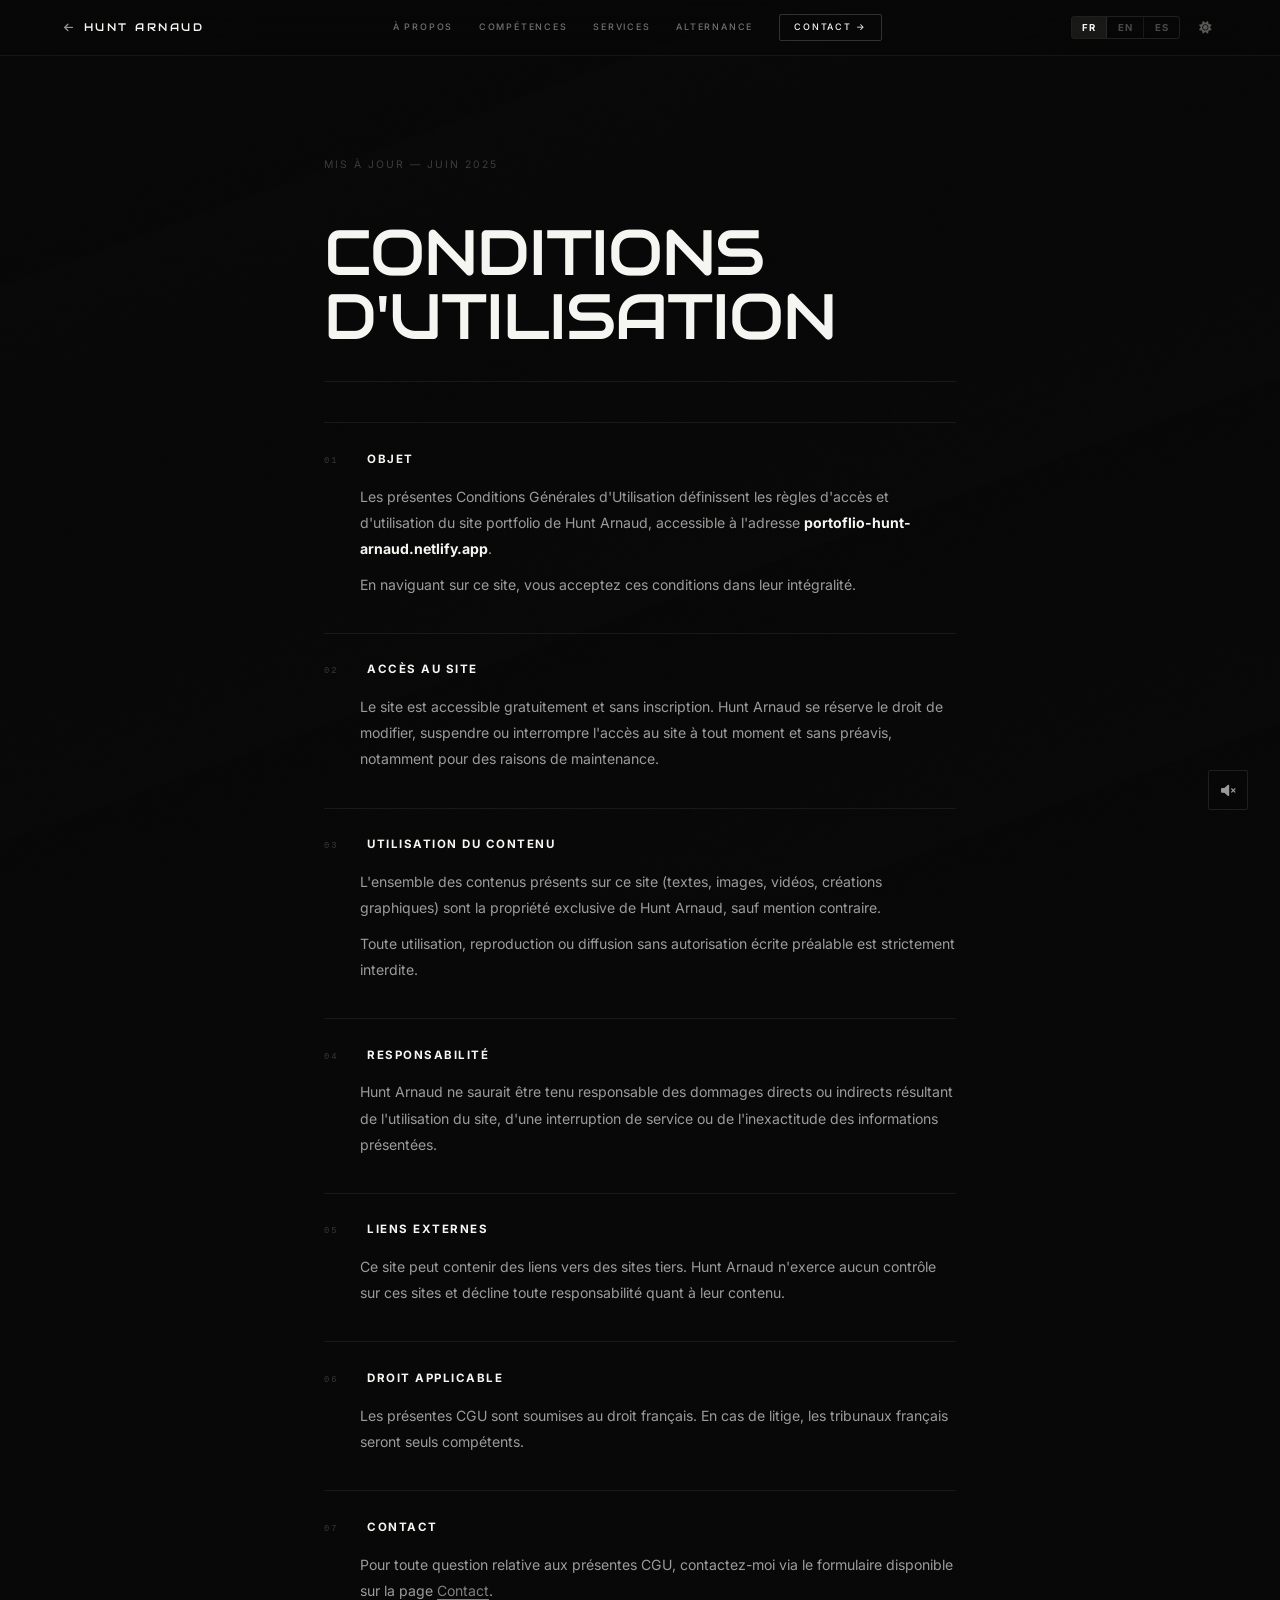
==== commit c0729ea2: "Site vitrine Naoyah + URLs Netlify + mentions légales à jour Co-Authored-By: Claude Sonnet 4.6 <nore" ====
--- a/cgu.html
+++ b/cgu.html
@@ -7,10 +7,10 @@
   <meta name="description" content="Conditions Générales d'Utilisation du portfolio de Hunt Arnaud, designer graphique.">
   <meta name="author" content="Hunt Arnaud">
   <meta name="theme-color" content="#080808">
-  <link rel="canonical" href="https://naobeatsz-dev.github.io/Portfolio-Hunt-Arnaud/cgu.html">
+  <link rel="canonical" href="https://portoflio-hunt-arnaud.netlify.app/cgu.html">
   <meta property="og:type" content="website">
   <meta property="og:title" content="CGU — Hunt Arnaud">
-  <meta property="og:url" content="https://naobeatsz-dev.github.io/Portfolio-Hunt-Arnaud/cgu.html">
+  <meta property="og:url" content="https://portoflio-hunt-arnaud.netlify.app/cgu.html">
   <meta name="robots" content="noindex, follow">
   <link rel="icon" href="favicon.svg" type="image/svg+xml">
   <link rel="manifest" href="manifest.json">
@@ -84,7 +84,7 @@
               <span class="legal-item-num">01</span>
               <span class="legal-item-title">Objet</span>
             </div>
-            <p>Les présentes Conditions Générales d'Utilisation définissent les règles d'accès et d'utilisation du site portfolio de Hunt Arnaud, accessible à l'adresse <strong>naobeatsz-dev.github.io/Portfolio-Hunt-Arnaud</strong>.</p>
+            <p>Les présentes Conditions Générales d'Utilisation définissent les règles d'accès et d'utilisation du site portfolio de Hunt Arnaud, accessible à l'adresse <strong>portoflio-hunt-arnaud.netlify.app</strong>.</p>
             <p>En naviguant sur ce site, vous acceptez ces conditions dans leur intégralité.</p>
           </div>
           <div class="legal-item">
@@ -143,7 +143,7 @@
               <span class="legal-item-num">01</span>
               <span class="legal-item-title">Purpose</span>
             </div>
-            <p>These Terms of Use define the rules for accessing and using Hunt Arnaud's portfolio website, accessible at <strong>naobeatsz-dev.github.io/Portfolio-Hunt-Arnaud</strong>.</p>
+            <p>These Terms of Use define the rules for accessing and using Hunt Arnaud's portfolio website, accessible at <strong>portoflio-hunt-arnaud.netlify.app</strong>.</p>
             <p>By browsing this site, you agree to these terms in their entirety.</p>
           </div>
           <div class="legal-item">
@@ -202,7 +202,7 @@
               <span class="legal-item-num">01</span>
               <span class="legal-item-title">Objeto</span>
             </div>
-            <p>Las presentes Condiciones de Uso definen las normas de acceso y uso del sitio portfolio de Hunt Arnaud, accesible en <strong>naobeatsz-dev.github.io/Portfolio-Hunt-Arnaud</strong>.</p>
+            <p>Las presentes Condiciones de Uso definen las normas de acceso y uso del sitio portfolio de Hunt Arnaud, accesible en <strong>portoflio-hunt-arnaud.netlify.app</strong>.</p>
             <p>Al navegar por este sitio, usted acepta estas condiciones en su totalidad.</p>
           </div>
           <div class="legal-item">
